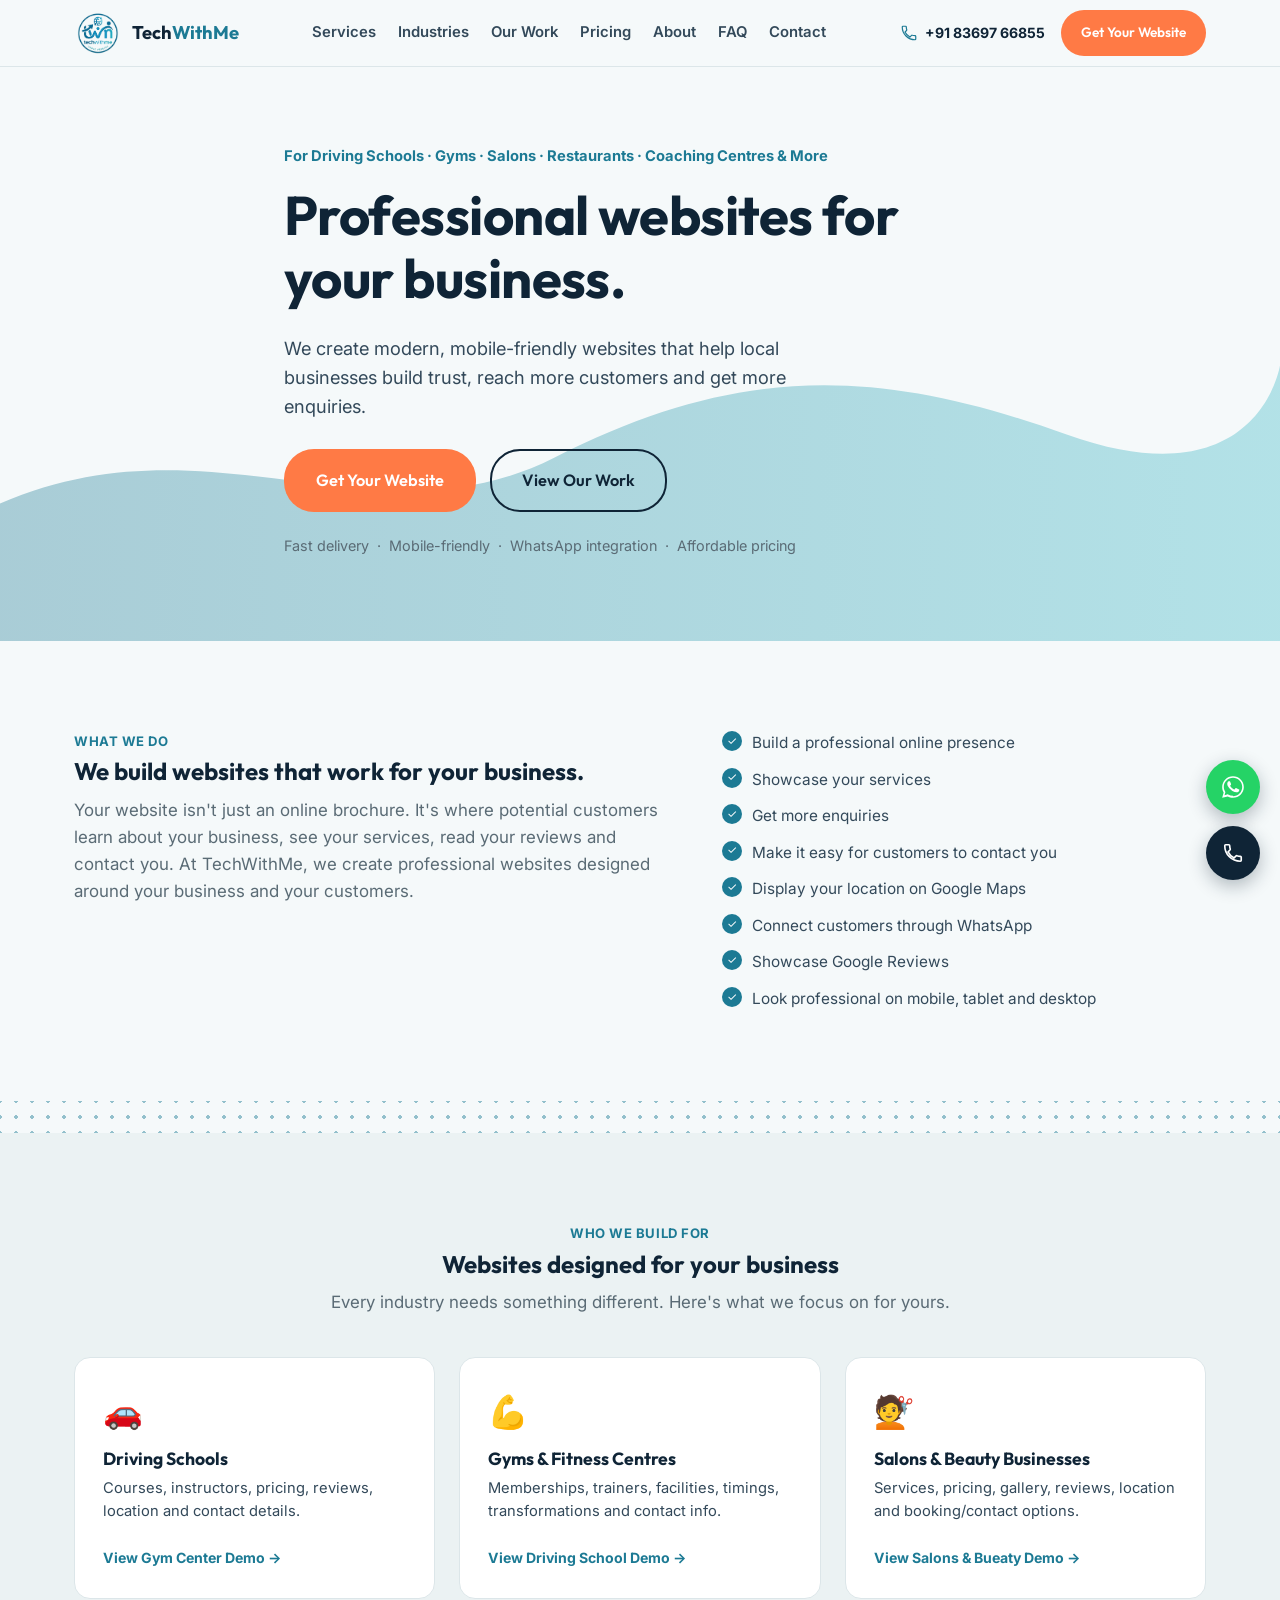
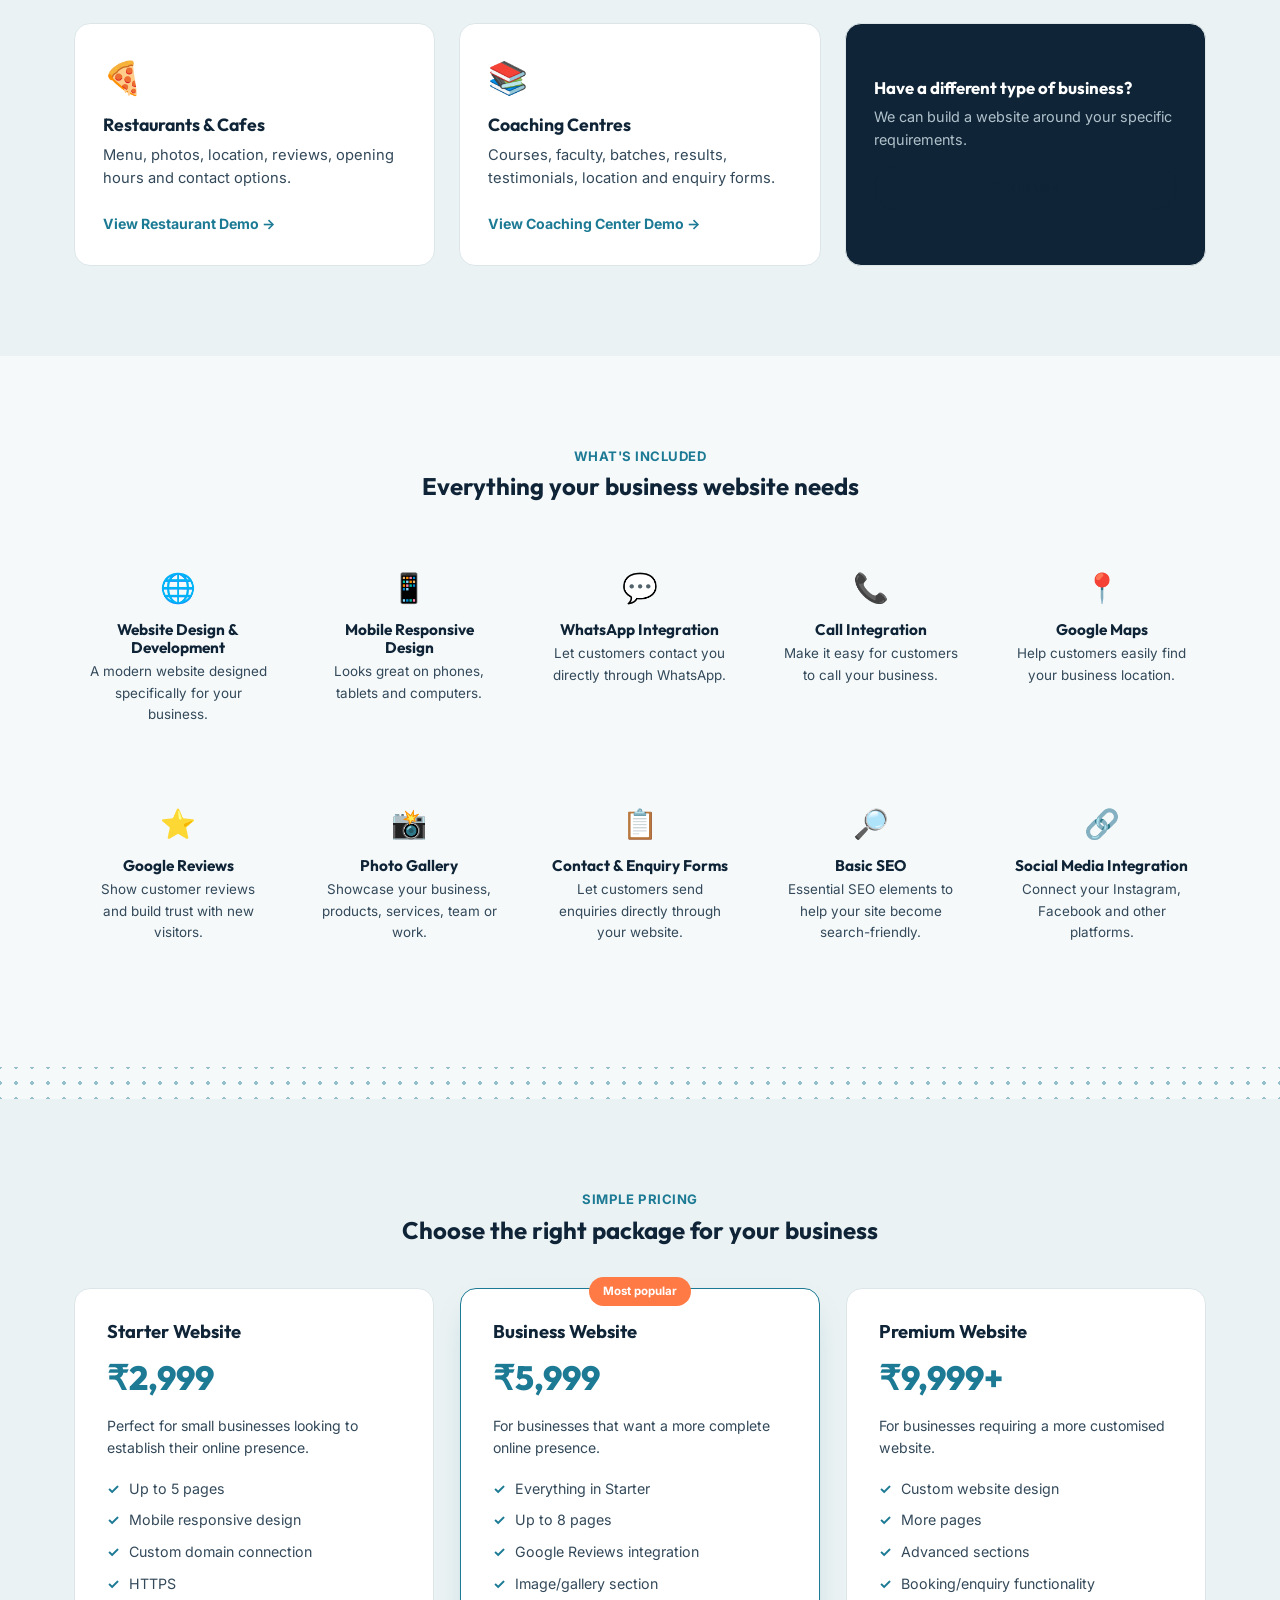
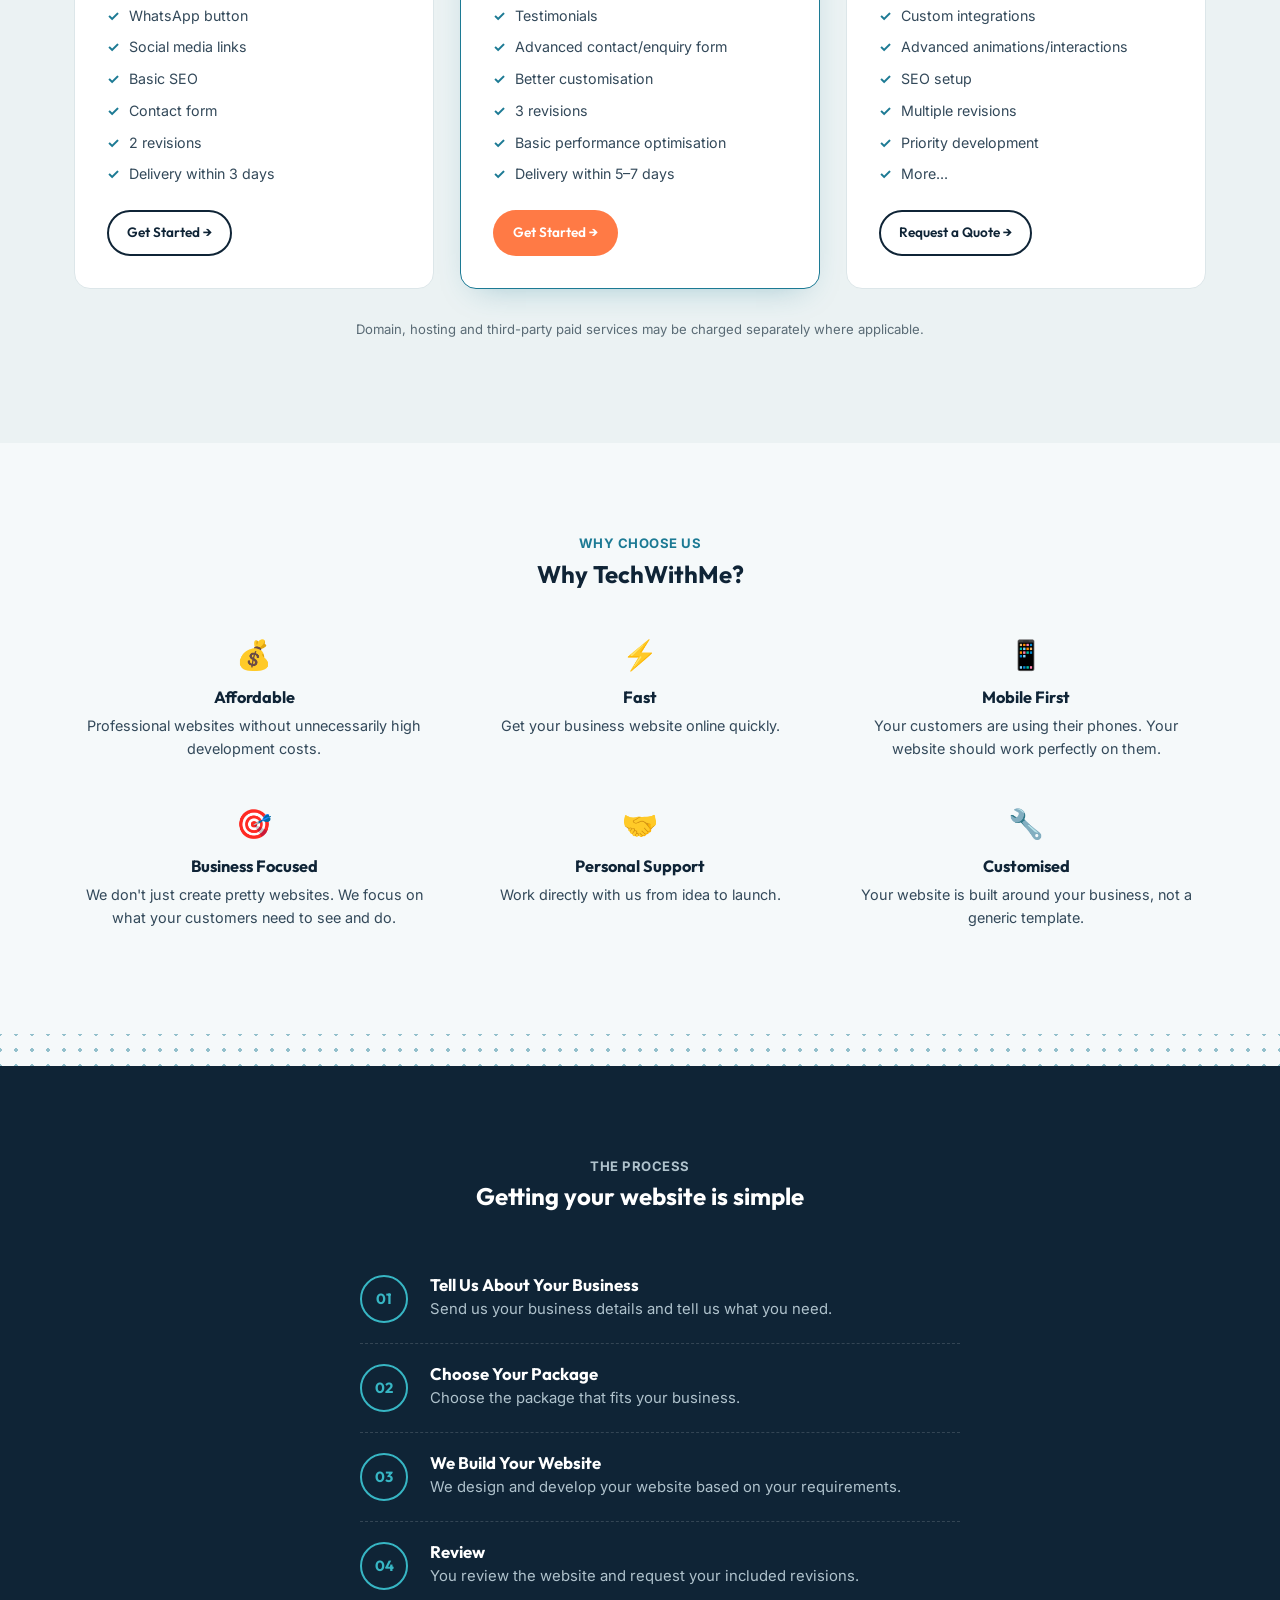
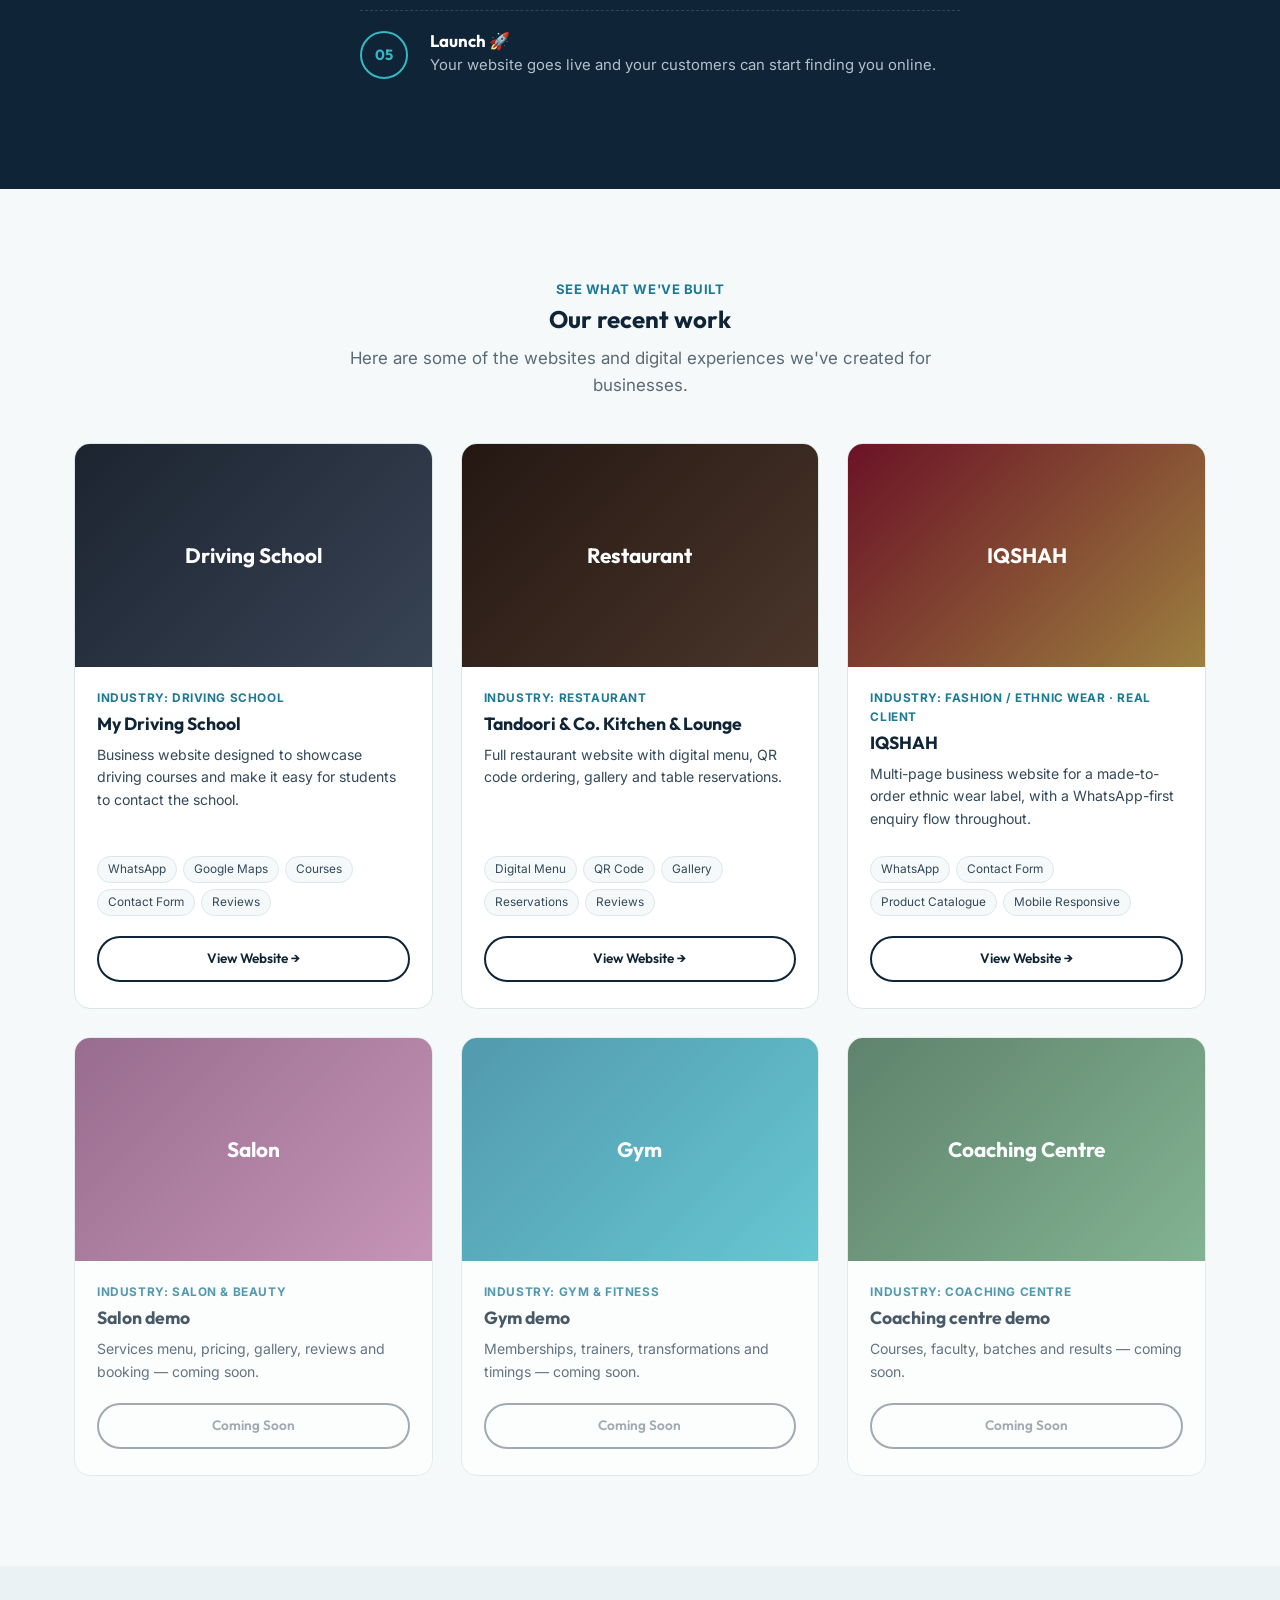
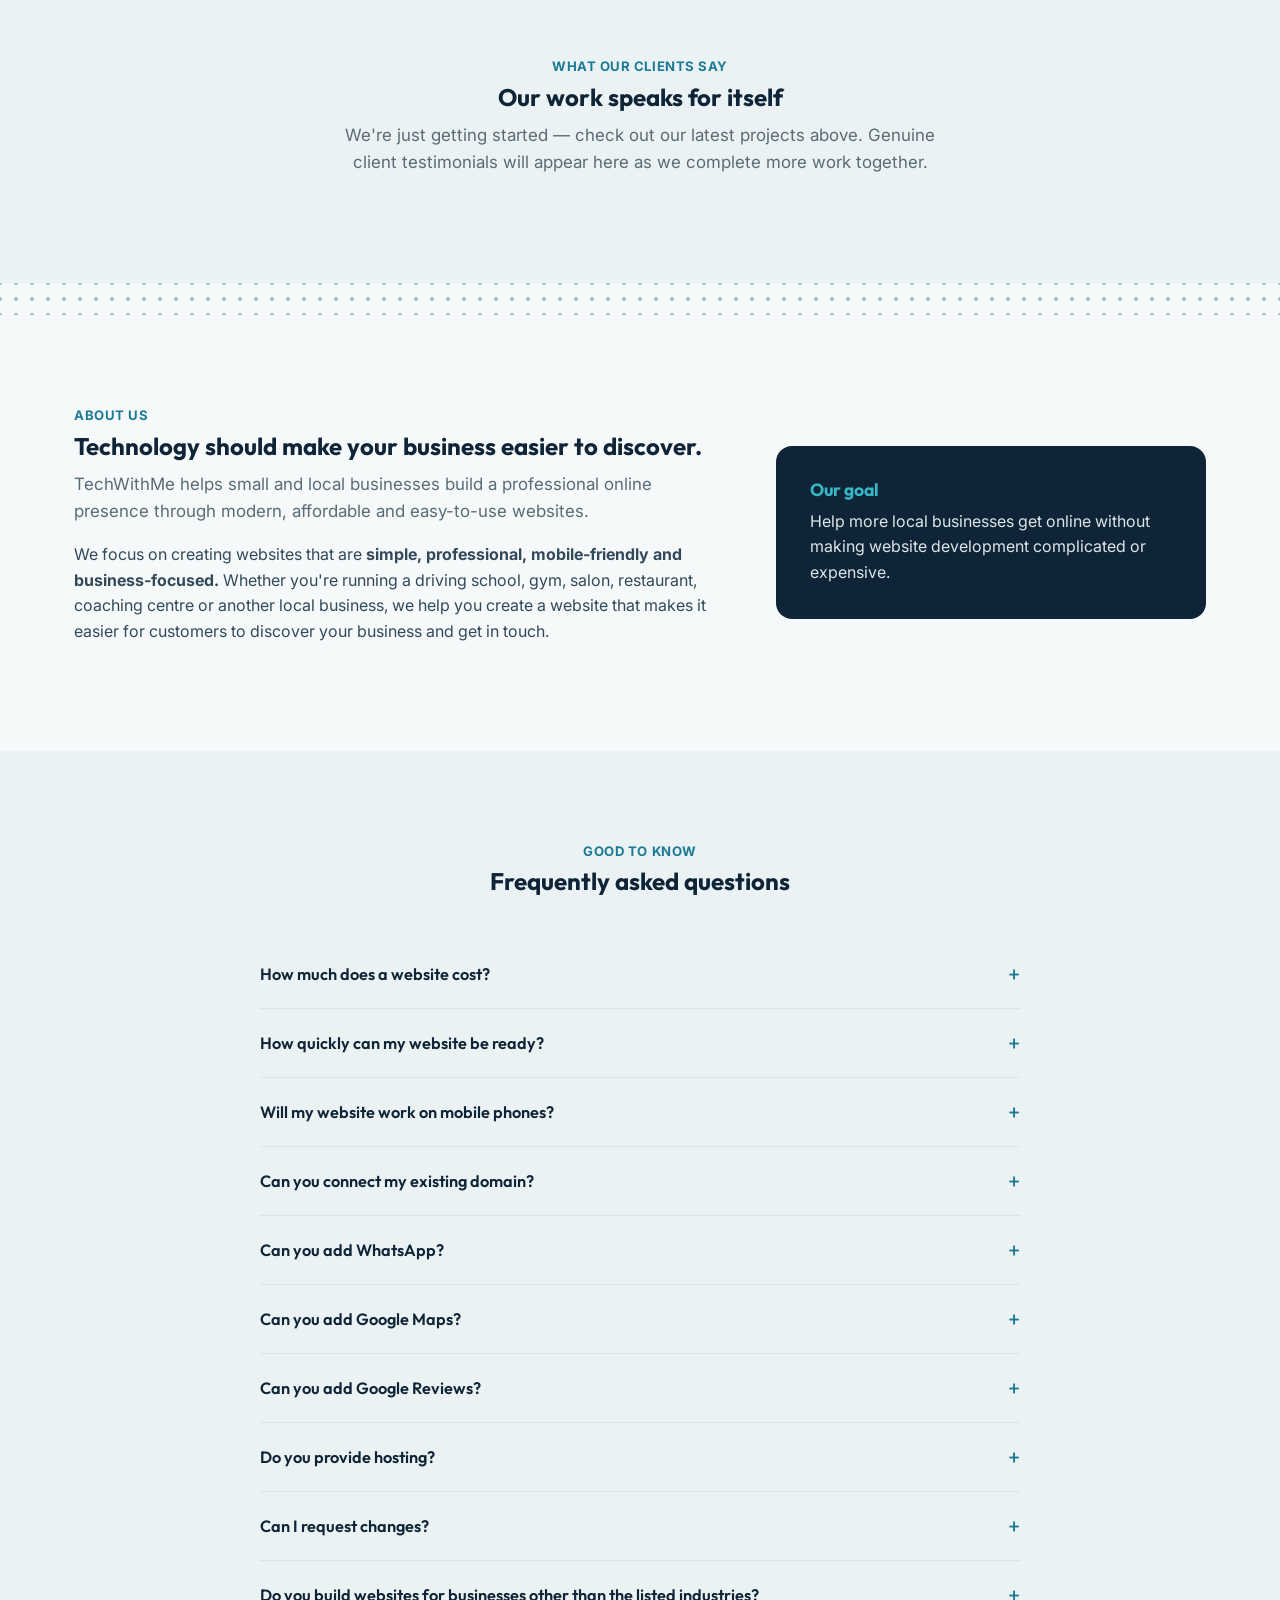
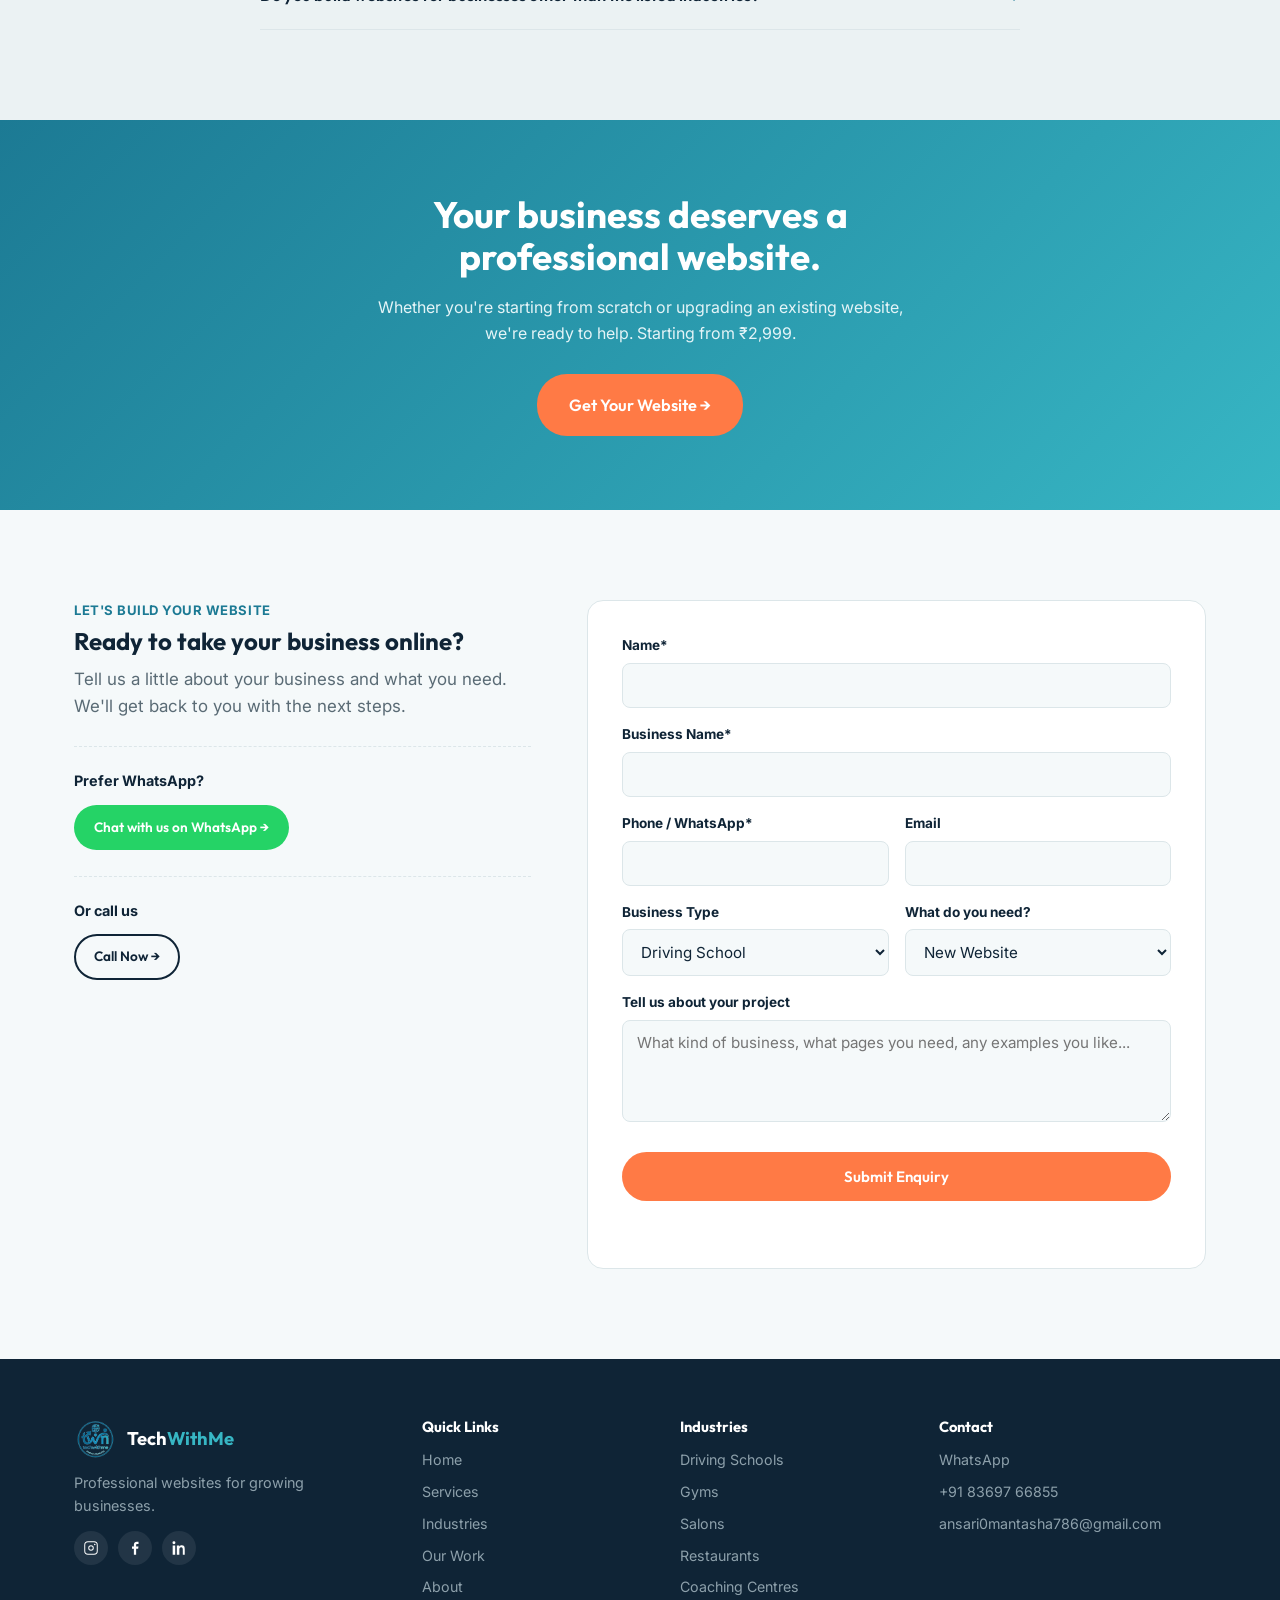
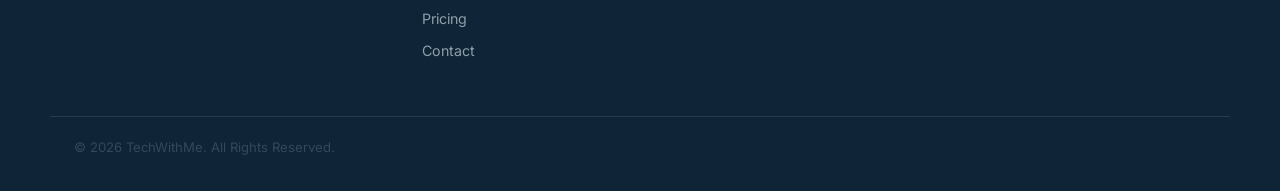
==== index.html @ e629e63b "adding the projects" ====
<!DOCTYPE html>
<html lang="en">
<head>
<meta charset="UTF-8">
<meta name="viewport" content="width=device-width, initial-scale=1.0">
<title>TechWithMe — Professional Websites for Growing Businesses</title>
<meta name="description" content="TechWithMe builds modern, mobile-friendly websites for driving schools, gyms, salons, restaurants and coaching centres — with WhatsApp, Google Maps, reviews and enquiry forms built in. Starting from ₹2,999.">
<meta name="keywords" content="website design India, business website, driving school website, gym website, salon website, restaurant website, coaching centre website, affordable website design">
<meta property="og:title" content="TechWithMe — Professional Websites for Growing Businesses">
<meta property="og:description" content="Modern, mobile-friendly websites for local businesses. WhatsApp, Google Maps, reviews and enquiry forms built in. Starting from ₹2,999.">
<meta property="og:type" content="website">
<link rel="preconnect" href="https://fonts.googleapis.com">
<link rel="preconnect" href="https://fonts.gstatic.com" crossorigin>
<link href="https://fonts.googleapis.com/css2?family=Outfit:wght@500;600;700;800&family=Inter:wght@400;500;600;700&display=swap" rel="stylesheet">
<link rel="stylesheet" href="style.css">
<script type="application/ld+json">
{
  "@context": "https://schema.org",
  "@type": "ProfessionalService",
  "name": "TechWithMe",
  "description": "Professional websites for growing local businesses.",
  "telephone": "+91-8369766855",
  "email": "ansari0mantasha786@gmail.com",
  "url": "https://techwithme.online",
  "areaServed": "IN",
  "priceRange": "₹₹"
}
</script>
</head>
<body>

<!-- ================= HEADER ================= -->
<header class="site-header" id="top">
  <div class="wrap header-inner">
    <a href="#top" class="brand" aria-label="TechWithMe home">
      <img src="images/logo.png" alt="TechWithMe logo" class="brand-mark">
      <span class="brand-name">Tech<em>WithMe</em></span>
    </a>

    <nav class="main-nav" id="mainNav" aria-label="Primary">
      <a href="#services">Services</a>
      <a href="#industries">Industries</a>
      <a href="#work">Our Work</a>
      <a href="#pricing">Pricing</a>
      <a href="#about">About</a>
      <a href="#faq">FAQ</a>
      <a href="#contact">Contact</a>
    </nav>

    <div class="header-actions">
      <a href="tel:+918369766855" class="icon-link" aria-label="Call TechWithMe">
        <svg width="18" height="18" viewBox="0 0 24 24" fill="none"><path d="M6.6 10.8c1.4 2.8 3.8 5.1 6.6 6.6l2.2-2.2c.3-.3.7-.4 1-.2 1.1.4 2.3.6 3.6.6.6 0 1 .4 1 1V20c0 .6-.4 1-1 1-9.4 0-17-7.6-17-17 0-.6.4-1 1-1h3.4c.6 0 1 .4 1 1 0 1.2.2 2.4.6 3.6.1.4 0 .8-.3 1.1L6.6 10.8z" stroke="currentColor" stroke-width="1.6" stroke-linejoin="round"/></svg>
        <span>+91 83697 66855</span>
      </a>
      <a href="#contact" class="btn btn-primary btn-small">Get Your Website</a>
      <button class="nav-toggle" id="navToggle" aria-label="Toggle menu" aria-expanded="false" aria-controls="mainNav">
        <span></span><span></span><span></span>
      </button>
    </div>
  </div>
</header>

<!-- ================= HERO ================= -->
<section class="hero">
  <div class="hero-bg" aria-hidden="true">
    <svg viewBox="0 0 1200 500" preserveAspectRatio="none">
      <path d="M0 380 C 200 300, 350 420, 520 340 S 820 260, 1000 320 S 1200 260, 1200 260 V500 H0 Z" fill="url(#g1)" opacity="0.35"/>
      <defs><linearGradient id="g1" x1="0" y1="0" x2="1" y2="0"><stop offset="0" stop-color="#1C7A94"/><stop offset="1" stop-color="#37B6C4"/></linearGradient></defs>
    </svg>
  </div>
  <div class="wrap hero-inner">
    <p class="hero-eyebrow">For Driving Schools · Gyms · Salons · Restaurants · Coaching Centres &amp; More</p>
    <h1>Professional websites for your business.</h1>
    <p class="hero-sub">We create modern, mobile-friendly websites that help local businesses build trust, reach more customers and get more enquiries.</p>
    <div class="hero-ctas">
      <a href="#contact" class="btn btn-primary btn-lg">Get Your Website</a>
      <a href="#work" class="btn btn-outline btn-lg">View Our Work</a>
    </div>
    <p class="hero-trust">Fast delivery &nbsp;·&nbsp; Mobile-friendly &nbsp;·&nbsp; WhatsApp integration &nbsp;·&nbsp; Affordable pricing</p>
  </div>
</section>

<!-- ================= WHAT WE DO ================= -->
<section class="section">
  <div class="wrap what-grid">
    <div>
      <p class="eyebrow">What we do</p>
      <h2>We build websites that work for your business.</h2>
      <p class="lead">Your website isn't just an online brochure. It's where potential customers learn about your business, see your services, read your reviews and contact you. At TechWithMe, we create professional websites designed around your business and your customers.</p>
    </div>
    <ul class="check-list">
      <li>Build a professional online presence</li>
      <li>Showcase your services</li>
      <li>Get more enquiries</li>
      <li>Make it easy for customers to contact you</li>
      <li>Display your location on Google Maps</li>
      <li>Connect customers through WhatsApp</li>
      <li>Showcase Google Reviews</li>
      <li>Look professional on mobile, tablet and desktop</li>
    </ul>
  </div>
</section>

<div class="dot-divider" aria-hidden="true"></div>

<!-- ================= INDUSTRIES ================= -->
<section id="industries" class="section section-tint">
  <div class="wrap">
    <p class="eyebrow center">Who we build for</p>
    <h2 class="center">Websites designed for your business</h2>
    <p class="lead center">Every industry needs something different. Here's what we focus on for yours.</p>

    <div class="industry-grid">
      <article class="industry-card">
        <div class="industry-icon">🚗</div>
        <h3>Driving Schools</h3>
        <p>Courses, instructors, pricing, reviews, location and contact details.</p>
        <a href="projects/Driving/index.html" target="_blank" rel="noopener" class="industry-link">View Gym Center Demo →</a>
      </article>
      <article class="industry-card">
        <div class="industry-icon">💪</div>
        <h3>Gyms &amp; Fitness Centres</h3>
        <p>Memberships, trainers, facilities, timings, transformations and contact info.</p>
         <a href="projects/Gyms/index.html" target="_blank" rel="noopener" class="industry-link">View Driving School Demo →</a>

      </article>
      <article class="industry-card">
        <div class="industry-icon">💇</div>
        <h3>Salons &amp; Beauty Businesses</h3>
        <p>Services, pricing, gallery, reviews, location and booking/contact options.</p>
         <a href="projects/Salons/index.html" target="_blank" rel="noopener" class="industry-link">View Salons & Bueaty Demo →</a>
      </article>
      <article class="industry-card">
        <div class="industry-icon">🍕</div>
        <h3>Restaurants &amp; Cafes</h3>
        <p>Menu, photos, location, reviews, opening hours and contact options.</p>
        <a href="projects/Restaurants/index.html" target="_blank" rel="noopener" class="industry-link">View Restaurant Demo →</a>
      </article>
      <article class="industry-card">
        <div class="industry-icon">📚</div>
        <h3>Coaching Centres</h3>
        <p>Courses, faculty, batches, results, testimonials, location and enquiry forms.</p>
         <a href="projects/Coaching/index.html" target="_blank" rel="noopener" class="industry-link">View Coaching Center Demo  →</a>
      </article>
      <article class="industry-card industry-card-cta">
        <h3>Have a different type of business?</h3>
        <p>We can build a website around your specific requirements.</p>
        <a href="#contact" class="btn btn-outline btn-small">Talk to Us →</a>
      </article>
    </div>
  </div>
</section>

<!-- ================= SERVICES ================= -->
<section id="services" class="section">
  <div class="wrap">
    <p class="eyebrow center">What's included</p>
    <h2 class="center">Everything your business website needs</h2>
    <div class="service-grid">
      <div class="service-card"><div class="service-icon">🌐</div><h3>Website Design &amp; Development</h3><p>A modern website designed specifically for your business.</p></div>
      <div class="service-card"><div class="service-icon">📱</div><h3>Mobile Responsive Design</h3><p>Looks great on phones, tablets and computers.</p></div>
      <div class="service-card"><div class="service-icon">💬</div><h3>WhatsApp Integration</h3><p>Let customers contact you directly through WhatsApp.</p></div>
      <div class="service-card"><div class="service-icon">📞</div><h3>Call Integration</h3><p>Make it easy for customers to call your business.</p></div>
      <div class="service-card"><div class="service-icon">📍</div><h3>Google Maps</h3><p>Help customers easily find your business location.</p></div>
      <div class="service-card"><div class="service-icon">⭐</div><h3>Google Reviews</h3><p>Show customer reviews and build trust with new visitors.</p></div>
      <div class="service-card"><div class="service-icon">📸</div><h3>Photo Gallery</h3><p>Showcase your business, products, services, team or work.</p></div>
      <div class="service-card"><div class="service-icon">📋</div><h3>Contact &amp; Enquiry Forms</h3><p>Let customers send enquiries directly through your website.</p></div>
      <div class="service-card"><div class="service-icon">🔎</div><h3>Basic SEO</h3><p>Essential SEO elements to help your site become search-friendly.</p></div>
      <div class="service-card"><div class="service-icon">🔗</div><h3>Social Media Integration</h3><p>Connect your Instagram, Facebook and other platforms.</p></div>
    </div>
  </div>
</section>

<div class="dot-divider" aria-hidden="true"></div>

<!-- ================= PRICING ================= -->
<section id="pricing" class="section section-tint">
  <div class="wrap">
    <p class="eyebrow center">Simple pricing</p>
    <h2 class="center">Choose the right package for your business</h2>
    <div class="pricing-grid">
      <div class="price-card">
        <h3>Starter Website</h3>
        <div class="price-amount">₹2,999</div>
        <p class="price-desc">Perfect for small businesses looking to establish their online presence.</p>
        <ul class="price-list">
          <li>Up to 5 pages</li>
          <li>Mobile responsive design</li>
          <li>Custom domain connection</li>
          <li>HTTPS</li>
          <li>WhatsApp button</li>
          <li>Social media links</li>
          <li>Basic SEO</li>
          <li>Contact form</li>
          <li>2 revisions</li>
          <li>Delivery within 3 days</li>
        </ul>
        <a href="#contact" class="btn btn-outline btn-small">Get Started →</a>
      </div>
      <div class="price-card price-card-featured">
        <span class="badge">Most popular</span>
        <h3>Business Website</h3>
        <div class="price-amount">₹5,999</div>
        <p class="price-desc">For businesses that want a more complete online presence.</p>
        <ul class="price-list">
          <li>Everything in Starter</li>
          <li>Up to 8 pages</li>
          <li>Google Reviews integration</li>
          <li>Image/gallery section</li>
          <li>Testimonials</li>
          <li>Advanced contact/enquiry form</li>
          <li>Better customisation</li>
          <li>3 revisions</li>
          <li>Basic performance optimisation</li>
          <li>Delivery within 5–7 days</li>
        </ul>
        <a href="#contact" class="btn btn-primary btn-small">Get Started →</a>
      </div>
      <div class="price-card">
        <h3>Premium Website</h3>
        <div class="price-amount">₹9,999+</div>
        <p class="price-desc">For businesses requiring a more customised website.</p>
        <ul class="price-list">
          <li>Custom website design</li>
          <li>More pages</li>
          <li>Advanced sections</li>
          <li>Booking/enquiry functionality</li>
          <li>Custom integrations</li>
          <li>Advanced animations/interactions</li>
          <li>SEO setup</li>
          <li>Multiple revisions</li>
          <li>Priority development</li>
          <li>More... </li>
        </ul>
        <a href="#contact" class="btn btn-outline btn-small">Request a Quote →</a>
      </div>
    </div>
    <p class="price-note">Domain, hosting and third-party paid services may be charged separately where applicable.</p>
  </div>
</section>

<!-- ================= WHY TECHWITHME ================= -->
<section class="section">
  <div class="wrap">
    <p class="eyebrow center">Why choose us</p>
    <h2 class="center">Why TechWithMe?</h2>
    <div class="why-grid">
      <div class="why-card"><div class="why-icon">💰</div><h3>Affordable</h3><p>Professional websites without unnecessarily high development costs.</p></div>
      <div class="why-card"><div class="why-icon">⚡</div><h3>Fast</h3><p>Get your business website online quickly.</p></div>
      <div class="why-card"><div class="why-icon">📱</div><h3>Mobile First</h3><p>Your customers are using their phones. Your website should work perfectly on them.</p></div>
      <div class="why-card"><div class="why-icon">🎯</div><h3>Business Focused</h3><p>We don't just create pretty websites. We focus on what your customers need to see and do.</p></div>
      <div class="why-card"><div class="why-icon">🤝</div><h3>Personal Support</h3><p>Work directly with us from idea to launch.</p></div>
      <div class="why-card"><div class="why-icon">🔧</div><h3>Customised</h3><p>Your website is built around your business, not a generic template.</p></div>
    </div>
  </div>
</section>

<div class="dot-divider" aria-hidden="true"></div>

<!-- ================= HOW IT WORKS ================= -->
<section class="section section-dark">
  <div class="wrap">
    <p class="eyebrow eyebrow-light center">The process</p>
    <h2 class="center light">Getting your website is simple</h2>
    <ol class="steps">
      <li><span class="step-num">01</span><div><h3>Tell Us About Your Business</h3><p>Send us your business details and tell us what you need.</p></div></li>
      <li><span class="step-num">02</span><div><h3>Choose Your Package</h3><p>Choose the package that fits your business.</p></div></li>
      <li><span class="step-num">03</span><div><h3>We Build Your Website</h3><p>We design and develop your website based on your requirements.</p></div></li>
      <li><span class="step-num">04</span><div><h3>Review</h3><p>You review the website and request your included revisions.</p></div></li>
      <li><span class="step-num">05</span><div><h3>Launch 🚀</h3><p>Your website goes live and your customers can start finding you online.</p></div></li>
    </ol>
  </div>
</section>

<!-- ================= PORTFOLIO ================= -->
<section id="work" class="section">
  <div class="wrap">
    <p class="eyebrow center">See what we've built</p>
    <h2 class="center">Our recent work</h2>
    <p class="lead center">Here are some of the websites and digital experiences we've created for businesses.</p>

    <div class="work-grid">
      <article class="work-card">
        <div class="work-thumb work-thumb-1">
          <span>Driving School</span>
        </div>
        <div class="work-body">
          <div class="work-tag">Industry: Driving School</div>
          <h3>My Driving School</h3>
          <p>Business website designed to showcase driving courses and make it easy for students to contact the school.</p>
          <div class="work-features">
            <span>WhatsApp</span><span>Google Maps</span><span>Courses</span><span>Contact Form</span><span>Reviews</span>
          </div>
          <a href="projects/Driving/index.html" target="_blank" rel="noopener" class="btn btn-outline btn-small">View Website →</a>
        </div>
      </article>

      <article class="work-card">
        <div class="work-thumb work-thumb-2">
          <span>Restaurant</span>
        </div>
        <div class="work-body">
          <div class="work-tag">Industry: Restaurant</div>
          <h3>Tandoori &amp; Co. Kitchen &amp; Lounge</h3>
          <p>Full restaurant website with digital menu, QR code ordering, gallery and table reservations.</p>
          <div class="work-features">
            <span>Digital Menu</span><span>QR Code</span><span>Gallery</span><span>Reservations</span><span>Reviews</span>
          </div>
          <a href="projects/Restaurants/index.html" target="_blank" rel="noopener" class="btn btn-outline btn-small">View Website →</a>
        </div>
      </article>

      <article class="work-card">
        <div class="work-thumb work-thumb-3">
          <span>IQSHAH</span>
        </div>
        <div class="work-body">
          <div class="work-tag">Industry: Fashion / Ethnic Wear · Real Client</div>
          <h3>IQSHAH</h3>
          <p>Multi-page business website for a made-to-order ethnic wear label, with a WhatsApp-first enquiry flow throughout.</p>
          <div class="work-features">
            <span>WhatsApp</span><span>Contact Form</span><span>Product Catalogue</span><span>Mobile Responsive</span>
          </div>
          <a href="https://iqshah.com" target="_blank" rel="noopener" class="btn btn-outline btn-small">View Website →</a>
        </div>
      </article>

      <article class="work-card work-card-soon">
        <div class="work-thumb work-thumb-4">
          <span>Salon</span>
        </div>
        <div class="work-body">
          <div class="work-tag">Industry: Salon &amp; Beauty</div>
          <h3>Salon demo</h3>
          <p>Services menu, pricing, gallery, reviews and booking — coming soon.</p>
          <span class="btn btn-outline btn-small btn-disabled">Coming Soon</span>
        </div>
      </article>

      <article class="work-card work-card-soon">
        <div class="work-thumb work-thumb-5">
          <span>Gym</span>
        </div>
        <div class="work-body">
          <div class="work-tag">Industry: Gym &amp; Fitness</div>
          <h3>Gym demo</h3>
          <p>Memberships, trainers, transformations and timings — coming soon.</p>
          <span class="btn btn-outline btn-small btn-disabled">Coming Soon</span>
        </div>
      </article>

      <article class="work-card work-card-soon">
        <div class="work-thumb work-thumb-6">
          <span>Coaching Centre</span>
        </div>
        <div class="work-body">
          <div class="work-tag">Industry: Coaching Centre</div>
          <h3>Coaching centre demo</h3>
          <p>Courses, faculty, batches and results — coming soon.</p>
          <span class="btn btn-outline btn-small btn-disabled">Coming Soon</span>
        </div>
      </article>
    </div>
  </div>
</section>

<!-- ================= TESTIMONIALS ================= -->
<section class="section section-tint">
  <div class="wrap center">
    <p class="eyebrow center">What our clients say</p>
    <h2 class="center">Our work speaks for itself</h2>
    <p class="lead center">We're just getting started — check out our latest projects above. Genuine client testimonials will appear here as we complete more work together.</p>
  </div>
</section>

<div class="dot-divider" aria-hidden="true"></div>

<!-- ================= ABOUT ================= -->
<section id="about" class="section">
  <div class="wrap about-grid">
    <div>
      <p class="eyebrow">About us</p>
      <h2>Technology should make your business easier to discover.</h2>
      <p class="lead">TechWithMe helps small and local businesses build a professional online presence through modern, affordable and easy-to-use websites.</p>
      <p>We focus on creating websites that are <strong>simple, professional, mobile-friendly and business-focused.</strong> Whether you're running a driving school, gym, salon, restaurant, coaching centre or another local business, we help you create a website that makes it easier for customers to discover your business and get in touch.</p>
    </div>
    <div class="goal-card">
      <h3>Our goal</h3>
      <p>Help more local businesses get online without making website development complicated or expensive.</p>
    </div>
  </div>
</section>

<!-- ================= FAQ ================= -->
<section id="faq" class="section section-tint">
  <div class="wrap">
    <p class="eyebrow center">Good to know</p>
    <h2 class="center">Frequently asked questions</h2>
    <div class="faq-list">
      <div class="faq-item">
        <button class="faq-q" aria-expanded="false">How much does a website cost?<span class="faq-icon">+</span></button>
        <div class="faq-a"><p>Our starter business website starts from ₹2,999. The final price depends on your requirements.</p></div>
      </div>
      <div class="faq-item">
        <button class="faq-q" aria-expanded="false">How quickly can my website be ready?<span class="faq-icon">+</span></button>
        <div class="faq-a"><p>Our Starter package can be delivered within 3 days, provided all required content and information are available.</p></div>
      </div>
      <div class="faq-item">
        <button class="faq-q" aria-expanded="false">Will my website work on mobile phones?<span class="faq-icon">+</span></button>
        <div class="faq-a"><p>Yes. All our websites are designed to be responsive across mobile, tablet and desktop devices.</p></div>
      </div>
      <div class="faq-item">
        <button class="faq-q" aria-expanded="false">Can you connect my existing domain?<span class="faq-icon">+</span></button>
        <div class="faq-a"><p>Yes. We can connect your existing domain to the website.</p></div>
      </div>
      <div class="faq-item">
        <button class="faq-q" aria-expanded="false">Can you add WhatsApp?<span class="faq-icon">+</span></button>
        <div class="faq-a"><p>Yes. WhatsApp integration is included in our website packages.</p></div>
      </div>
      <div class="faq-item">
        <button class="faq-q" aria-expanded="false">Can you add Google Maps?<span class="faq-icon">+</span></button>
        <div class="faq-a"><p>Yes — every package includes a Google Maps location on your contact page.</p></div>
      </div>
      <div class="faq-item">
        <button class="faq-q" aria-expanded="false">Can you add Google Reviews?<span class="faq-icon">+</span></button>
        <div class="faq-a"><p>Yes, depending on the package and available integration method.</p></div>
      </div>
      <div class="faq-item">
        <button class="faq-q" aria-expanded="false">Do you provide hosting?<span class="faq-icon">+</span></button>
        <div class="faq-a"><p>We can provide hosting/domain assistance, with hosting charges handled separately where applicable.</p></div>
      </div>
      <div class="faq-item">
        <button class="faq-q" aria-expanded="false">Can I request changes?<span class="faq-icon">+</span></button>
        <div class="faq-a"><p>Yes. Each package includes a specified number of revisions.</p></div>
      </div>
      <div class="faq-item">
        <button class="faq-q" aria-expanded="false">Do you build websites for businesses other than the listed industries?<span class="faq-icon">+</span></button>
        <div class="faq-a"><p>Yes. We can create websites for different types of businesses based on their requirements.</p></div>
      </div>
    </div>
  </div>
</section>

<!-- ================= FINAL CTA ================= -->
<section class="final-cta">
  <div class="wrap final-cta-inner">
    <h2>Your business deserves a professional website.</h2>
    <p>Whether you're starting from scratch or upgrading an existing website, we're ready to help. Starting from ₹2,999.</p>
    <a href="#contact" class="btn btn-primary btn-lg">Get Your Website →</a>
  </div>
</section>

<!-- ================= CONTACT ================= -->
<section id="contact" class="section">
  <div class="wrap contact-grid">
    <div class="contact-copy">
      <p class="eyebrow">Let's build your website</p>
      <h2>Ready to take your business online?</h2>
      <p class="lead">Tell us a little about your business and what you need. We'll get back to you with the next steps.</p>
      <div class="contact-alt">
        <p>Prefer WhatsApp?</p>
        <a href="https://wa.me/918369766855?text=Hi%20TechWithMe%2C%20I%27d%20like%20to%20get%20a%20website%20for%20my%20business." target="_blank" rel="noopener" class="btn btn-whatsapp btn-small">Chat with us on WhatsApp →</a>
      </div>
      <div class="contact-alt">
        <p>Or call us</p>
        <a href="tel:+918369766855" class="btn btn-outline btn-small">Call Now →</a>
      </div>
    </div>

    <form class="contact-form" id="contactForm" novalidate>
      <div class="form-row">
        <label for="cName">Name*</label>
        <input type="text" id="cName" required autocomplete="name">
      </div>
      <div class="form-row">
        <label for="cBusiness">Business Name*</label>
        <input type="text" id="cBusiness" required>
      </div>
      <div class="form-row form-row-split">
        <div>
          <label for="cPhone">Phone / WhatsApp*</label>
          <input type="tel" id="cPhone" required pattern="[0-9+ ]{8,15}">
        </div>
        <div>
          <label for="cEmail">Email</label>
          <input type="email" id="cEmail">
        </div>
      </div>
      <div class="form-row form-row-split">
        <div>
          <label for="cType">Business Type</label>
          <select id="cType">
            <option>Driving School</option>
            <option>Gym</option>
            <option>Salon</option>
            <option>Restaurant</option>
            <option>Coaching Centre</option>
            <option>Other</option>
          </select>
        </div>
        <div>
          <label for="cNeed">What do you need?</label>
          <select id="cNeed">
            <option>New Website</option>
            <option>Website Redesign</option>
            <option>Landing Page</option>
            <option>Website Maintenance</option>
            <option>Other</option>
          </select>
        </div>
      </div>
      <div class="form-row">
        <label for="cMessage">Tell us about your project</label>
        <textarea id="cMessage" rows="4" placeholder="What kind of business, what pages you need, any examples you like..."></textarea>
      </div>
      <button type="submit" class="btn btn-primary form-submit">Submit Enquiry</button>
      <p class="form-note" id="formNote" role="status"></p>
    </form>
  </div>
</section>

<!-- ================= FOOTER ================= -->
<footer class="site-footer">
  <div class="wrap footer-grid">
    <div class="footer-brand">
      <div class="footer-logo-row">
        <img src="images/logo.png" alt="TechWithMe logo" class="footer-logo">
        <span class="brand-name brand-name-footer">Tech<em>WithMe</em></span>
      </div>
      <p>Professional websites for growing businesses.</p>
      <div class="social-links">
        <a href="#" aria-label="Instagram"><svg width="18" height="18" viewBox="0 0 24 24" fill="currentColor"><path d="M12 8.3a3.7 3.7 0 1 0 0 7.4 3.7 3.7 0 0 0 0-7.4zm0 6.1a2.4 2.4 0 1 1 0-4.8 2.4 2.4 0 0 1 0 4.8zM16 3H8a5 5 0 0 0-5 5v8a5 5 0 0 0 5 5h8a5 5 0 0 0 5-5V8a5 5 0 0 0-5-5zm3.7 13a3.7 3.7 0 0 1-3.7 3.7H8A3.7 3.7 0 0 1 4.3 16V8A3.7 3.7 0 0 1 8 4.3h8A3.7 3.7 0 0 1 19.7 8v8zM17 6.3a1 1 0 1 0 0 2 1 1 0 0 0 0-2z"/></svg></a>
        <a href="#" aria-label="Facebook"><svg width="18" height="18" viewBox="0 0 24 24" fill="currentColor"><path d="M13.5 21v-8h2.7l.4-3.1h-3.1V8c0-.9.2-1.5 1.6-1.5h1.6V3.7c-.3 0-1.2-.1-2.3-.1-2.3 0-3.9 1.4-3.9 4v2.3H8v3.1h2.5V21h3z"/></svg></a>
        <a href="#" aria-label="LinkedIn"><svg width="18" height="18" viewBox="0 0 24 24" fill="currentColor"><path d="M6.94 8.5H3.56V21h3.38V8.5zM5.25 3a1.96 1.96 0 1 0 0 3.92 1.96 1.96 0 0 0 0-3.92zM20.44 21h-3.37v-6.4c0-1.53-.03-3.5-2.13-3.5-2.14 0-2.47 1.67-2.47 3.39V21H9.1V8.5h3.24v1.71h.05c.45-.86 1.56-1.77 3.2-1.77 3.43 0 4.06 2.26 4.06 5.2V21z"/></svg></a>
      </div>
    </div>
    <div class="footer-col">
      <h4>Quick Links</h4>
      <a href="#top">Home</a>
      <a href="#services">Services</a>
      <a href="#industries">Industries</a>
      <a href="#work">Our Work</a>
      <a href="#about">About</a>
      <a href="#pricing">Pricing</a>
      <a href="#contact">Contact</a>
    </div>
    <div class="footer-col">
      <h4>Industries</h4>
      <a href="#industries">Driving Schools</a>
      <a href="#industries">Gyms</a>
      <a href="#industries">Salons</a>
      <a href="#industries">Restaurants</a>
      <a href="#industries">Coaching Centres</a>
    </div>
    <div class="footer-col">
      <h4>Contact</h4>
      <p><a href="https://wa.me/918369766855" target="_blank" rel="noopener">WhatsApp</a></p>
      <p><a href="tel:+918369766855">+91 83697 66855</a></p>
      <p><a href="mailto:ansari0mantasha786@gmail.com">ansari0mantasha786@gmail.com</a></p>
    </div>
  </div>
  <div class="wrap footer-bottom">
    <p>© <span id="year"></span> TechWithMe. All Rights Reserved.</p>
  </div>
</footer>

<div class="float-actions">
  <a href="https://wa.me/918369766855?text=Hi%20TechWithMe%2C%20I%27d%20like%20to%20get%20a%20website%20for%20my%20business." target="_blank" rel="noopener" class="float-btn float-whatsapp" aria-label="Chat on WhatsApp">
    <svg width="26" height="26" viewBox="0 0 24 24" fill="currentColor"><path d="M12 2C6.5 2 2 6.5 2 12c0 1.8.5 3.6 1.4 5.1L2 22l5.1-1.3c1.4.8 3.1 1.2 4.9 1.2 5.5 0 10-4.5 10-10S17.5 2 12 2zm0 18.1c-1.6 0-3.1-.4-4.5-1.2l-.3-.2-3 .8.8-2.9-.2-.3C4 15 3.5 13.5 3.5 12c0-4.7 3.8-8.5 8.5-8.5s8.5 3.8 8.5 8.5-3.8 8.6-8.5 8.6zm4.6-6.3c-.3-.1-1.5-.7-1.7-.8-.2-.1-.4-.1-.6.1-.2.3-.6.8-.8 1-.1.2-.3.2-.5.1-.3-.1-1.1-.4-2.1-1.3-.8-.7-1.3-1.6-1.5-1.8-.1-.2 0-.4.1-.5.1-.1.3-.3.4-.5.2-.1.2-.3.3-.4.1-.2 0-.4 0-.5-.1-.1-.6-1.5-.8-2-.2-.5-.4-.4-.6-.5h-.5c-.2 0-.5.1-.7.3-.2.3-.9.9-.9 2.2s1 2.6 1.1 2.7c.1.2 2 3 4.7 4.2.7.3 1.2.5 1.6.6.7.2 1.3.2 1.8.1.5-.1 1.5-.6 1.7-1.2.2-.6.2-1.1.2-1.2-.1-.1-.3-.2-.6-.3z"/></svg>
  </a>
  <a href="tel:+918369766855" class="float-btn float-call" aria-label="Call now">
    <svg width="22" height="22" viewBox="0 0 24 24" fill="none"><path d="M6.6 10.8c1.4 2.8 3.8 5.1 6.6 6.6l2.2-2.2c.3-.3.7-.4 1-.2 1.1.4 2.3.6 3.6.6.6 0 1 .4 1 1V20c0 .6-.4 1-1 1-9.4 0-17-7.6-17-17 0-.6.4-1 1-1h3.4c.6 0 1 .4 1 1 0 1.2.2 2.4.6 3.6.1.4 0 .8-.3 1.1L6.6 10.8z" stroke="currentColor" stroke-width="1.8" stroke-linejoin="round"/></svg>
  </a>
</div>

<script src="script.js"></script>
</body>
</html>
---- style.css ----
/* =========================================================
   TechWithMe — design tokens
   Palette: deep navy ink, cool off-white, brand teal, warm coral accent.
   Type: Outfit (display) + Inter (body).
   ========================================================= */
:root{
  --ink:        #0F2436;
  --ink-soft:   #33495A;
  --bg:         #F5F9FA;
  --surface:    #FFFFFF;
  --teal:       #1C7A94;
  --teal-light: #37B6C4;
  --accent:     #FF7A45;
  --accent-dark:#E5602C;
  --muted:      #5A6B75;
  --border:     #DCE6E9;
  --whatsapp:   #25D366;

  --font-display: "Outfit", "Segoe UI", sans-serif;
  --font-body:    "Inter", "Segoe UI", sans-serif;

  --radius-s: 8px;
  --radius-m: 16px;
  --shadow-card: 0 1px 2px rgba(15,36,54,0.06), 0 1px 0 rgba(15,36,54,0.04);
  --wrap: 1180px;
}

*, *::before, *::after{ box-sizing: border-box; }
html{ scroll-behavior: smooth; }
@media (prefers-reduced-motion: reduce){
  html{ scroll-behavior: auto; }
  *{ animation-duration: 0.01ms !important; transition-duration: 0.01ms !important; }
}

body{
  margin:0;
  font-family: var(--font-body);
  color: var(--ink);
  background: var(--bg);
  line-height: 1.6;
  -webkit-font-smoothing: antialiased;
}

img{ max-width: 100%; display:block; }
h1,h2,h3,h4{ font-family: var(--font-display); line-height: 1.15; margin: 0 0 .45em; font-weight: 700; color: var(--ink); }
p{ margin: 0 0 1em; color: var(--ink-soft); }
a{ color: var(--teal); text-decoration: none; }
ul{ margin:0; padding:0; list-style:none; }
button{ font-family: inherit; cursor:pointer; }
:focus-visible{ outline: 3px solid var(--accent); outline-offset: 2px; }

.wrap{ max-width: var(--wrap); margin: 0 auto; padding: 0 24px; }
.section{ padding: 90px 0; }
.section-tint{ background: #EBF2F3; }
.section-dark{ background: var(--ink); color: #DCE6E9; }
.section-dark p{ color: #AFC2CC; }
.center{ text-align: center; }
.light{ color: #fff; }

.eyebrow{ font-weight: 700; letter-spacing: .04em; text-transform: uppercase; font-size: .82rem; color: var(--teal); margin-bottom: .5em; display:block; }
.eyebrow-light{ color: var(--teal-light); }
.lead{ max-width: 620px; color: var(--muted); font-size: 1.06rem; }
h2.center + .lead, p.eyebrow.center + h2 + .lead{ margin-left:auto; margin-right:auto; }
.section > .wrap > .lead.center, .section .lead.center{ margin-left:auto; margin-right:auto; }

/* ---------- Buttons ---------- */
.btn{
  display:inline-flex; align-items:center; justify-content:center; gap:8px;
  padding: 13px 24px; border-radius: 30px;
  font-family: var(--font-display); font-weight: 600; font-size: .94rem;
  border: 2px solid transparent; transition: transform .15s ease, background .15s ease, border-color .15s ease, color .15s ease;
  white-space: nowrap;
}
.btn:hover{ transform: translateY(-1px); }
.btn-primary{ background: var(--accent); color: #fff; }
.btn-primary:hover{ background: var(--accent-dark); }
.btn-outline{ background: transparent; border-color: var(--ink); color: var(--ink); }
.btn-outline:hover{ background: var(--ink); color: #fff; }
.btn-whatsapp{ background: var(--whatsapp); color: #fff; }
.btn-whatsapp:hover{ background: #1FB855; }
.btn-small{ padding: 10px 18px; font-size: .85rem; }
.btn-lg{ padding: 16px 30px; font-size: 1.02rem; }
.btn-disabled{ opacity: .5; cursor: not-allowed; pointer-events: none; }

/* ---------- Header ---------- */
.site-header{
  position: sticky; top:0; z-index: 50;
  background: rgba(245,249,250,0.94); backdrop-filter: blur(8px);
  border-bottom: 1px solid var(--border);
}
.header-inner{ display:flex; align-items:center; justify-content:space-between; gap: 20px; padding: 10px 24px; }
.brand{ display:flex; align-items:center; gap:10px; color: var(--ink); }
.brand-mark{ height: 44px; width:auto; }
.brand-name{ font-family: var(--font-display); font-weight: 700; font-size: 1.15rem; color: var(--ink); }
.brand-name em{ font-style: normal; color: var(--teal); }

.main-nav{ display:flex; gap: 22px; flex-wrap: wrap; }
.main-nav a{ color: var(--ink-soft); font-size: .93rem; font-weight: 600; }
.main-nav a:hover{ color: var(--teal); }

.header-actions{ display:flex; align-items:center; gap: 16px; }
.icon-link{ display:flex; align-items:center; gap:7px; color: var(--ink); font-weight: 700; font-size: .88rem; }
.icon-link svg{ color: var(--teal); }

.nav-toggle{ display:none; flex-direction:column; gap:5px; background:none; border:none; padding: 6px; }
.nav-toggle span{ width: 22px; height: 2px; background: var(--ink); border-radius: 2px; }

/* ---------- Hero ---------- */
.hero{ position: relative; padding: 78px 0 70px; overflow: hidden; }
.hero-bg{ position:absolute; inset:0; z-index:0; }
.hero-bg svg{ width:100%; height:100%; }
.hero-inner{ position:relative; z-index:1; max-width: 760px; }
.hero-eyebrow{ font-weight: 700; color: var(--teal); font-size: .92rem; margin-bottom: 16px; }
.hero h1{ font-size: clamp(2.2rem, 4.6vw, 3.4rem); letter-spacing: -0.01em; }
.hero-sub{ font-size: 1.14rem; max-width: 560px; color: var(--ink-soft); }
.hero-ctas{ display:flex; flex-wrap:wrap; gap: 14px; margin: 28px 0 22px; }
.hero-trust{ color: var(--muted); font-size: .9rem; }

/* ---------- Dot divider (signature motif, echoes logo's network dots) ---------- */
.dot-divider{
  height: 32px; background-image: radial-gradient(var(--teal) 1.6px, transparent 1.6px);
  background-size: 16px 16px; background-position: center;
  opacity: 0.45;
}

/* ---------- What we do ---------- */
.what-grid{ display:grid; grid-template-columns: 1.1fr .9fr; gap: 56px; align-items:start; }
.check-list{ display:flex; flex-direction:column; gap: 12px; }
.check-list li{ position:relative; padding-left: 30px; font-size: .96rem; color: var(--ink-soft); }
.check-list li::before{
  content:"✓"; position:absolute; left:0; top:0; width:20px; height:20px; border-radius:50%;
  background: var(--teal); color:#fff; font-size:.72rem; display:flex; align-items:center; justify-content:center;
}

/* ---------- Industries ---------- */
.industry-grid{ display:grid; grid-template-columns: repeat(3,1fr); gap: 24px; margin-top: 40px; }
.industry-card{ background: var(--surface); border:1px solid var(--border); border-radius: var(--radius-m); padding: 28px; }
.industry-icon{ font-size: 2rem; margin-bottom: 12px; }
.industry-card h3{ font-size: 1.1rem; }
.industry-card p{ font-size: .92rem; }
.industry-link{ display:inline-block; margin-top: 8px; font-weight: 700; font-size: .88rem; color: var(--teal); }
.industry-link-soon{ color: var(--muted); font-weight: 600; }
.industry-card-cta{ background: var(--ink); color:#fff; display:flex; flex-direction:column; justify-content:center; }
.industry-card-cta h3{ color:#fff; font-size: 1.05rem; }
.industry-card-cta p{ color: #AFC2CC; font-size: .9rem; }

/* ---------- Services ---------- */
.service-grid{ display:grid; grid-template-columns: repeat(5,1fr); gap: 22px; margin-top: 44px; }
.service-card{ text-align:center; padding: 20px 14px; }
.service-icon{ font-size: 1.8rem; margin-bottom: 10px; }
.service-card h3{ font-size: .96rem; margin-bottom: .3em; }
.service-card p{ font-size: .84rem; }

/* ---------- Pricing ---------- */
.pricing-grid{ display:grid; grid-template-columns: repeat(3,1fr); gap: 26px; margin-top: 44px; align-items: start; }
.price-card{ background: var(--surface); border:1px solid var(--border); border-radius: var(--radius-m); padding: 32px; position:relative; }
.price-card h3{ font-size: 1.15rem; }
.price-amount{ font-family: var(--font-display); font-weight: 800; font-size: 2.1rem; color: var(--teal); margin: 6px 0 10px; }
.price-desc{ font-size: .88rem; min-height: 42px; }
.price-list{ display:flex; flex-direction:column; gap: 9px; margin: 18px 0 24px; }
.price-list li{ font-size: .89rem; padding-left: 22px; position:relative; color: var(--ink-soft); }
.price-list li::before{ content:"✓"; position:absolute; left:0; color: var(--teal); font-weight:700; }
.price-card-featured{ border-color: var(--teal); box-shadow: 0 12px 32px -16px rgba(28,122,148,0.4); }
.badge{
  position:absolute; top:-12px; left: 50%; transform: translateX(-50%); background: var(--accent); color: #fff;
  font-size: .72rem; font-weight: 700; padding: 5px 14px; border-radius: 20px; white-space:nowrap;
}
.price-note{ text-align:center; font-size: .82rem; color: var(--muted); margin-top: 30px; }

/* ---------- Why ---------- */
.why-grid{ display:grid; grid-template-columns: repeat(3,1fr); gap: 26px; margin-top: 44px; }
.why-card{ text-align:center; }
.why-icon{ font-size: 1.8rem; margin-bottom: 10px; }
.why-card h3{ font-size: 1.02rem; }
.why-card p{ font-size: .9rem; }

/* ---------- How it works ---------- */
.steps{ display:flex; flex-direction:column; max-width: 640px; margin: 44px auto 0; }
.steps li{ display:flex; gap: 22px; padding: 20px 0; border-bottom: 1px dashed rgba(255,255,255,0.15); }
.steps li:last-child{ border-bottom:none; }
.step-num{
  flex-shrink:0; width: 48px; height: 48px; border-radius: 50%; border: 2px solid var(--teal-light);
  color: var(--teal-light); font-family: var(--font-display); font-weight:700; font-size: .92rem;
  display:flex; align-items:center; justify-content:center;
}
.steps h3{ color:#fff; font-size: 1.05rem; margin-bottom: .25em; }
.steps p{ margin:0; font-size: .93rem; }

/* ---------- Portfolio ---------- */
.work-grid{ display:grid; grid-template-columns: repeat(3,1fr); gap: 28px; margin-top: 44px; }
.work-card{ background: var(--surface); border:1px solid var(--border); border-radius: var(--radius-m); overflow:hidden; display:flex; flex-direction:column; }
.work-thumb{
  aspect-ratio: 16/10; display:flex; align-items:center; justify-content:center;
  font-family: var(--font-display); font-weight: 700; font-size: 1.3rem; color: #fff;
}
.work-thumb-1{ background: linear-gradient(135deg, #1C2430, #384354); }
.work-thumb-2{ background: linear-gradient(135deg, #241712, #4A362B); }
.work-thumb-3{ background: linear-gradient(135deg, #6B1226, #9C7F3F); }
.work-thumb-4{ background: linear-gradient(135deg, #7A3E6B, #B673A0); }
.work-thumb-5{ background: linear-gradient(135deg, #1C7A94, #37B6C4); }
.work-thumb-6{ background: linear-gradient(135deg, #2E5C3E, #5C9C6F); }
.work-body{ padding: 22px 22px 26px; display:flex; flex-direction:column; gap: 6px; flex:1; }
.work-tag{ font-size: .74rem; font-weight: 700; text-transform: uppercase; letter-spacing: .05em; color: var(--teal); }
.work-body h3{ font-size: 1.1rem; margin: 0 0 4px; }
.work-body p{ font-size: .88rem; flex-grow: 1; }
.work-features{ display:flex; flex-wrap:wrap; gap: 6px; margin: 6px 0 14px; }
.work-features span{ font-size: .74rem; background: var(--bg); border:1px solid var(--border); color: var(--ink-soft); padding: 3px 10px; border-radius: 20px; }
.work-card-soon{ opacity: .75; }

/* ---------- About ---------- */
.about-grid{ display:grid; grid-template-columns: 1.2fr .8fr; gap: 56px; align-items:center; }
.goal-card{ background: var(--ink); color:#fff; border-radius: var(--radius-m); padding: 34px; }
.goal-card h3{ color: var(--teal-light); font-size: 1.1rem; }
.goal-card p{ color: #DCE6E9; margin:0; }

/* ---------- FAQ ---------- */
.faq-list{ max-width: 760px; margin: 44px auto 0; display:flex; flex-direction:column; }
.faq-item{ border-bottom: 1px solid var(--border); }
.faq-q{
  width:100%; text-align:left; background:none; border:none; padding: 20px 0;
  display:flex; justify-content:space-between; align-items:center;
  font-family: var(--font-display); font-weight:600; font-size: 1.02rem; color: var(--ink);
}
.faq-icon{ font-size: 1.4rem; color: var(--teal); transition: transform .2s ease; font-weight: 400; }
.faq-q[aria-expanded="true"] .faq-icon{ transform: rotate(45deg); }
.faq-a{ max-height:0; overflow:hidden; transition: max-height .25s ease; }
.faq-a p{ padding-bottom: 20px; font-size: .95rem; max-width: 640px; margin:0; }

/* ---------- Final CTA ---------- */
.final-cta{ background: linear-gradient(135deg, var(--teal), var(--teal-light)); color:#fff; padding: 74px 0; }
.final-cta-inner{ text-align:center; max-width: 600px; margin:0 auto; }
.final-cta h2{ color:#fff; font-size: clamp(1.7rem,3.2vw,2.3rem); }
.final-cta p{ color: #E4F4F7; margin-bottom: 28px; }

/* ---------- Contact ---------- */
.contact-grid{ display:grid; grid-template-columns: .85fr 1.15fr; gap: 56px; align-items:start; }
.contact-alt{ margin-top: 26px; padding-top: 22px; border-top: 1px dashed var(--border); }
.contact-alt p{ font-size: .9rem; font-weight:700; color: var(--ink); margin-bottom: 12px; }
.contact-form{ background: var(--surface); border:1px solid var(--border); border-radius: var(--radius-m); padding: 34px; display:flex; flex-direction:column; gap: 16px; }
.form-row label{ display:block; font-size: .85rem; font-weight:700; margin-bottom: 6px; color: var(--ink); }
.form-row input, .form-row select, .form-row textarea{
  width:100%; padding: 12px 14px; border: 1.5px solid var(--border); border-radius: var(--radius-s);
  font-family: var(--font-body); font-size: .95rem; background: var(--bg); color: var(--ink);
}
.form-row input:focus, .form-row select:focus, .form-row textarea:focus{ border-color: var(--teal); outline: none; background: #fff; }
.form-row-split{ display:grid; grid-template-columns: 1fr 1fr; gap: 16px; }
.form-submit{ margin-top: 6px; }
.form-note{ font-size: .88rem; color: var(--teal); min-height: 1.2em; margin:0; }

/* ---------- Footer ---------- */
.site-footer{ background: var(--ink); color: #AFC2CC; padding: 60px 0 0; }
.footer-grid{ display:grid; grid-template-columns: 1.4fr 1fr 1fr 1.2fr; gap: 36px; padding-bottom: 44px; border-bottom: 1px solid rgba(255,255,255,0.1); }
.footer-logo-row{ display:flex; align-items:center; gap:10px; margin-bottom: 12px; }
.footer-logo{ height: 40px; width:auto; }
.brand-name-footer{ color:#fff; }
.brand-name-footer em{ color: var(--teal-light); }
.footer-brand p{ font-size: .9rem; color: #8DA0AB; max-width: 280px; }
.social-links{ display:flex; gap: 10px; margin-top: 14px; }
.social-links a{ width:34px; height:34px; border-radius:50%; background: rgba(255,255,255,0.08); display:flex; align-items:center; justify-content:center; color:#fff; }
.social-links a:hover{ background: var(--teal-light); color: var(--ink); }
.footer-col h4{ color:#fff; font-size: .92rem; margin-bottom: 14px; font-family: var(--font-display); }
.footer-col a, .footer-col p{ display:block; font-size: .89rem; color: #8DA0AB; margin-bottom: 9px; }
.footer-col a:hover{ color: var(--teal-light); }
.footer-bottom{ padding: 20px 24px; font-size: .82rem; color: #5F7480; }

/* ---------- Floating actions ---------- */
.float-actions{ position: fixed; right: 20px; bottom: 20px; z-index: 60; display:flex; flex-direction:column; gap: 12px; }
.float-btn{
  width: 54px; height: 54px; border-radius:50%; display:flex; align-items:center; justify-content:center;
  box-shadow: 0 6px 18px rgba(15,36,54,0.3); color:#fff;
}
.float-whatsapp{ background: var(--whatsapp); }
.float-call{ background: var(--ink); }
.float-btn:hover{ transform: scale(1.06); }

/* =========================================================
   Responsive
   ========================================================= */
@media (max-width: 1020px){
  .what-grid, .about-grid, .contact-grid{ grid-template-columns: 1fr; }
  .industry-grid, .pricing-grid, .why-grid, .work-grid{ grid-template-columns: repeat(2,1fr); }
  .service-grid{ grid-template-columns: repeat(3,1fr); }
}

@media (max-width: 760px){
  .main-nav{
    position:absolute; top:100%; left:0; right:0; background: var(--bg);
    flex-direction:column; gap:0; border-bottom: 1px solid var(--border);
    max-height:0; overflow:hidden; transition: max-height .25s ease;
  }
  .main-nav.open{ max-height: 480px; }
  .main-nav a{ padding: 14px 24px; border-top: 1px solid var(--border); }
  .nav-toggle{ display:flex; }
  .icon-link span{ display:none; }

  .industry-grid, .pricing-grid, .why-grid, .work-grid, .service-grid{ grid-template-columns: 1fr; }
  .form-row-split{ grid-template-columns: 1fr; }
  .footer-grid{ grid-template-columns: 1fr; }
  .section{ padding: 60px 0; }
}
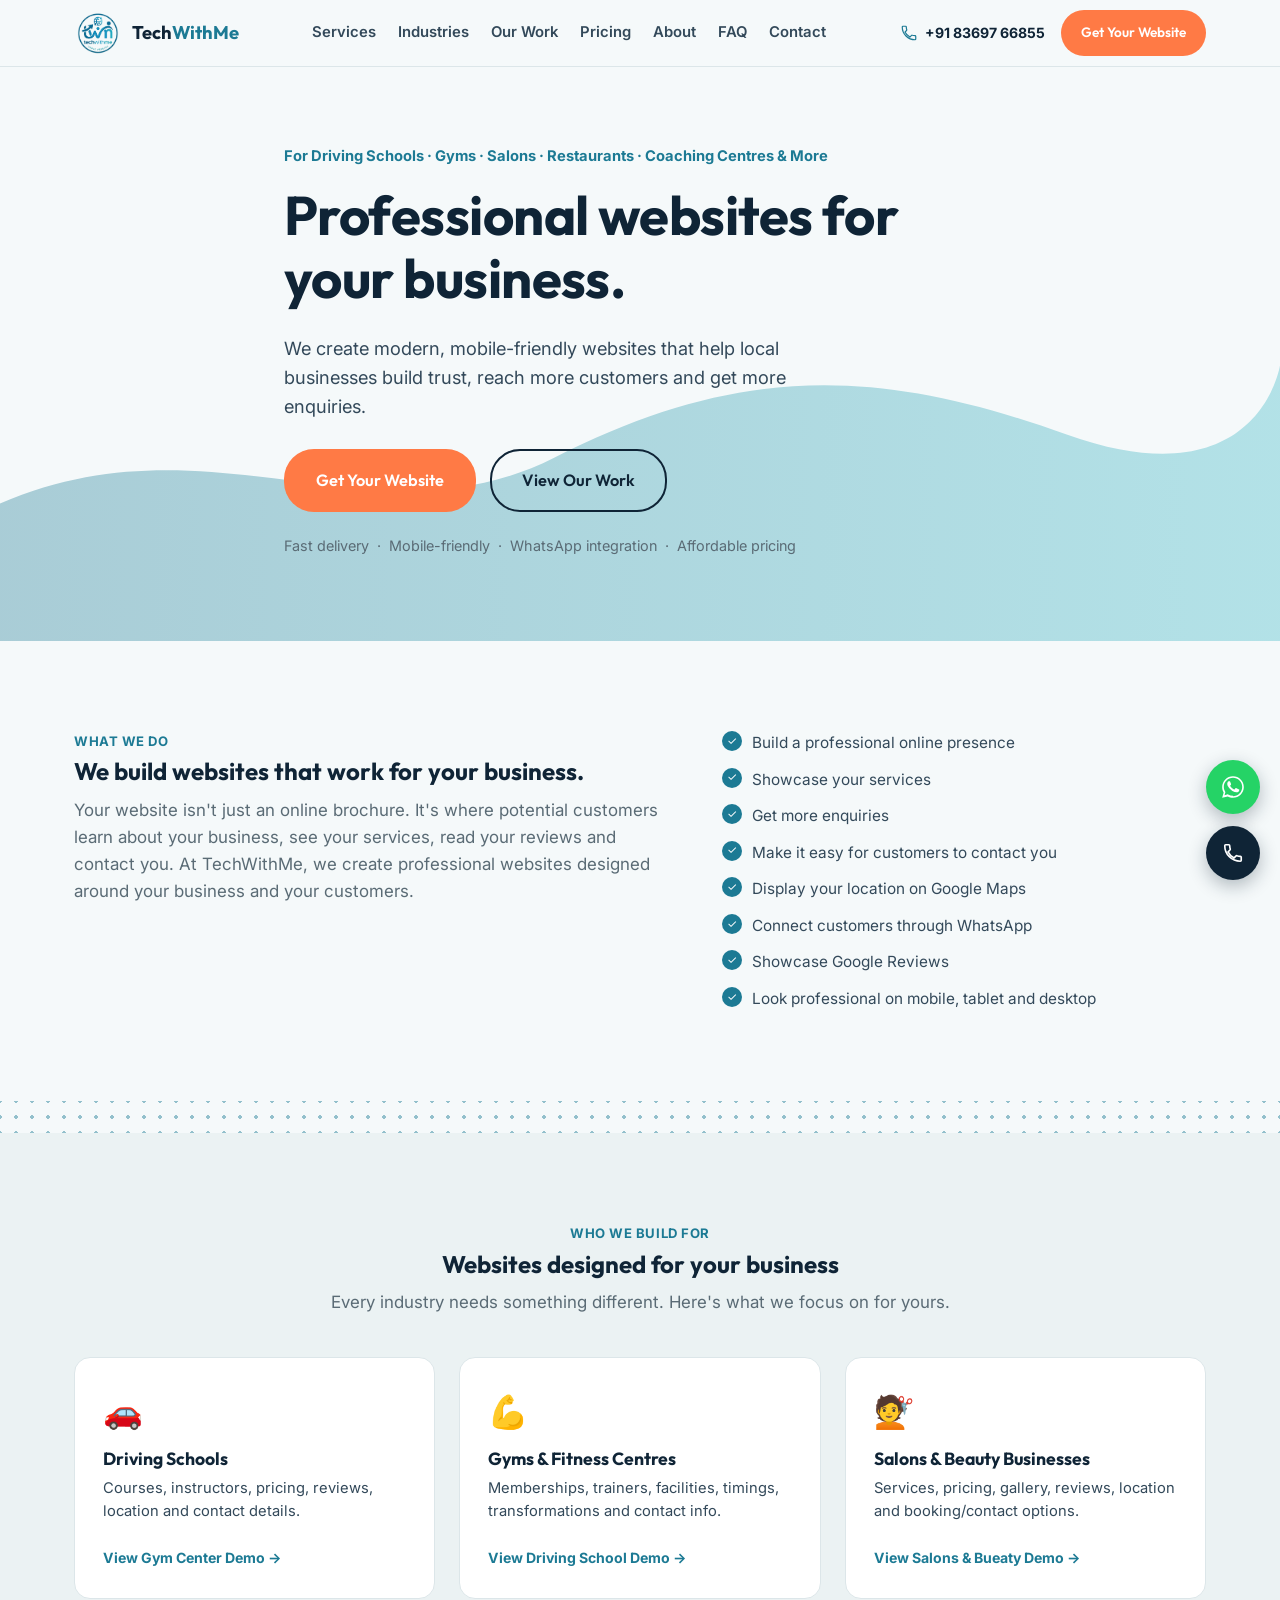
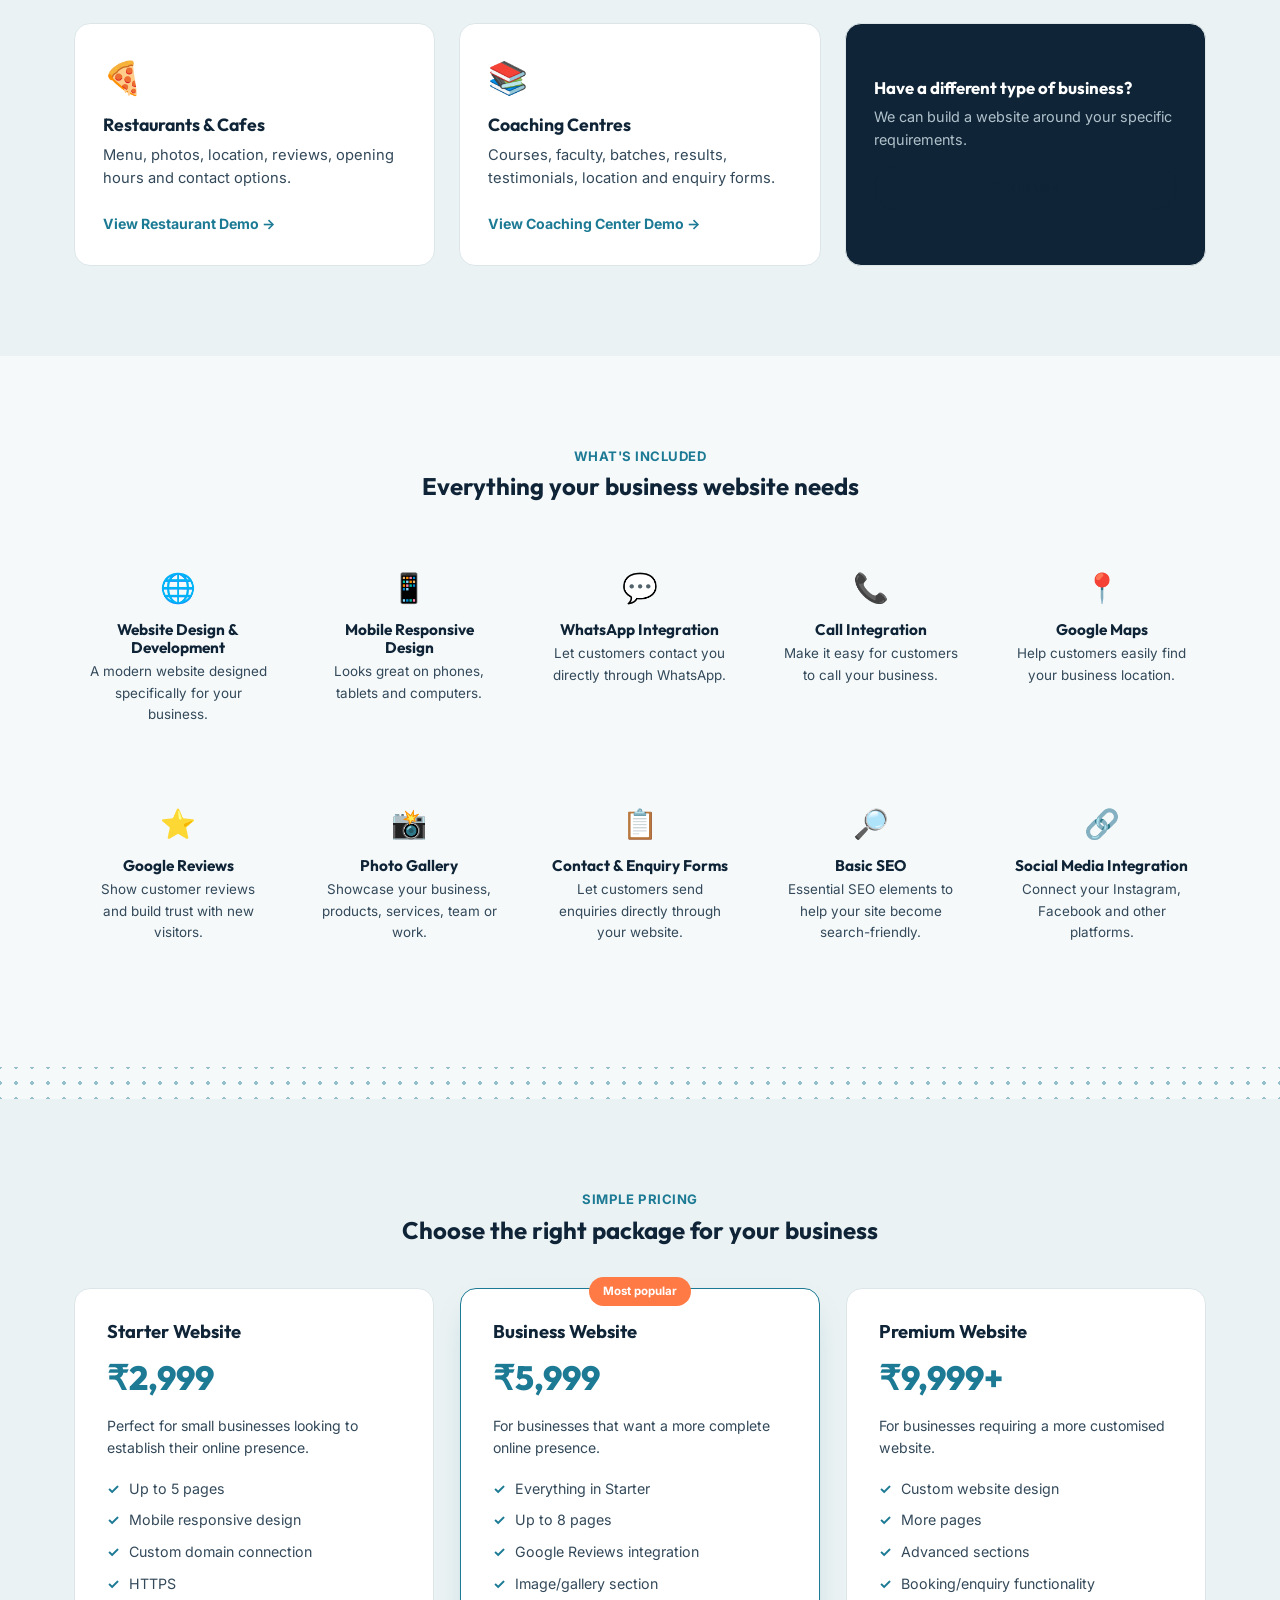
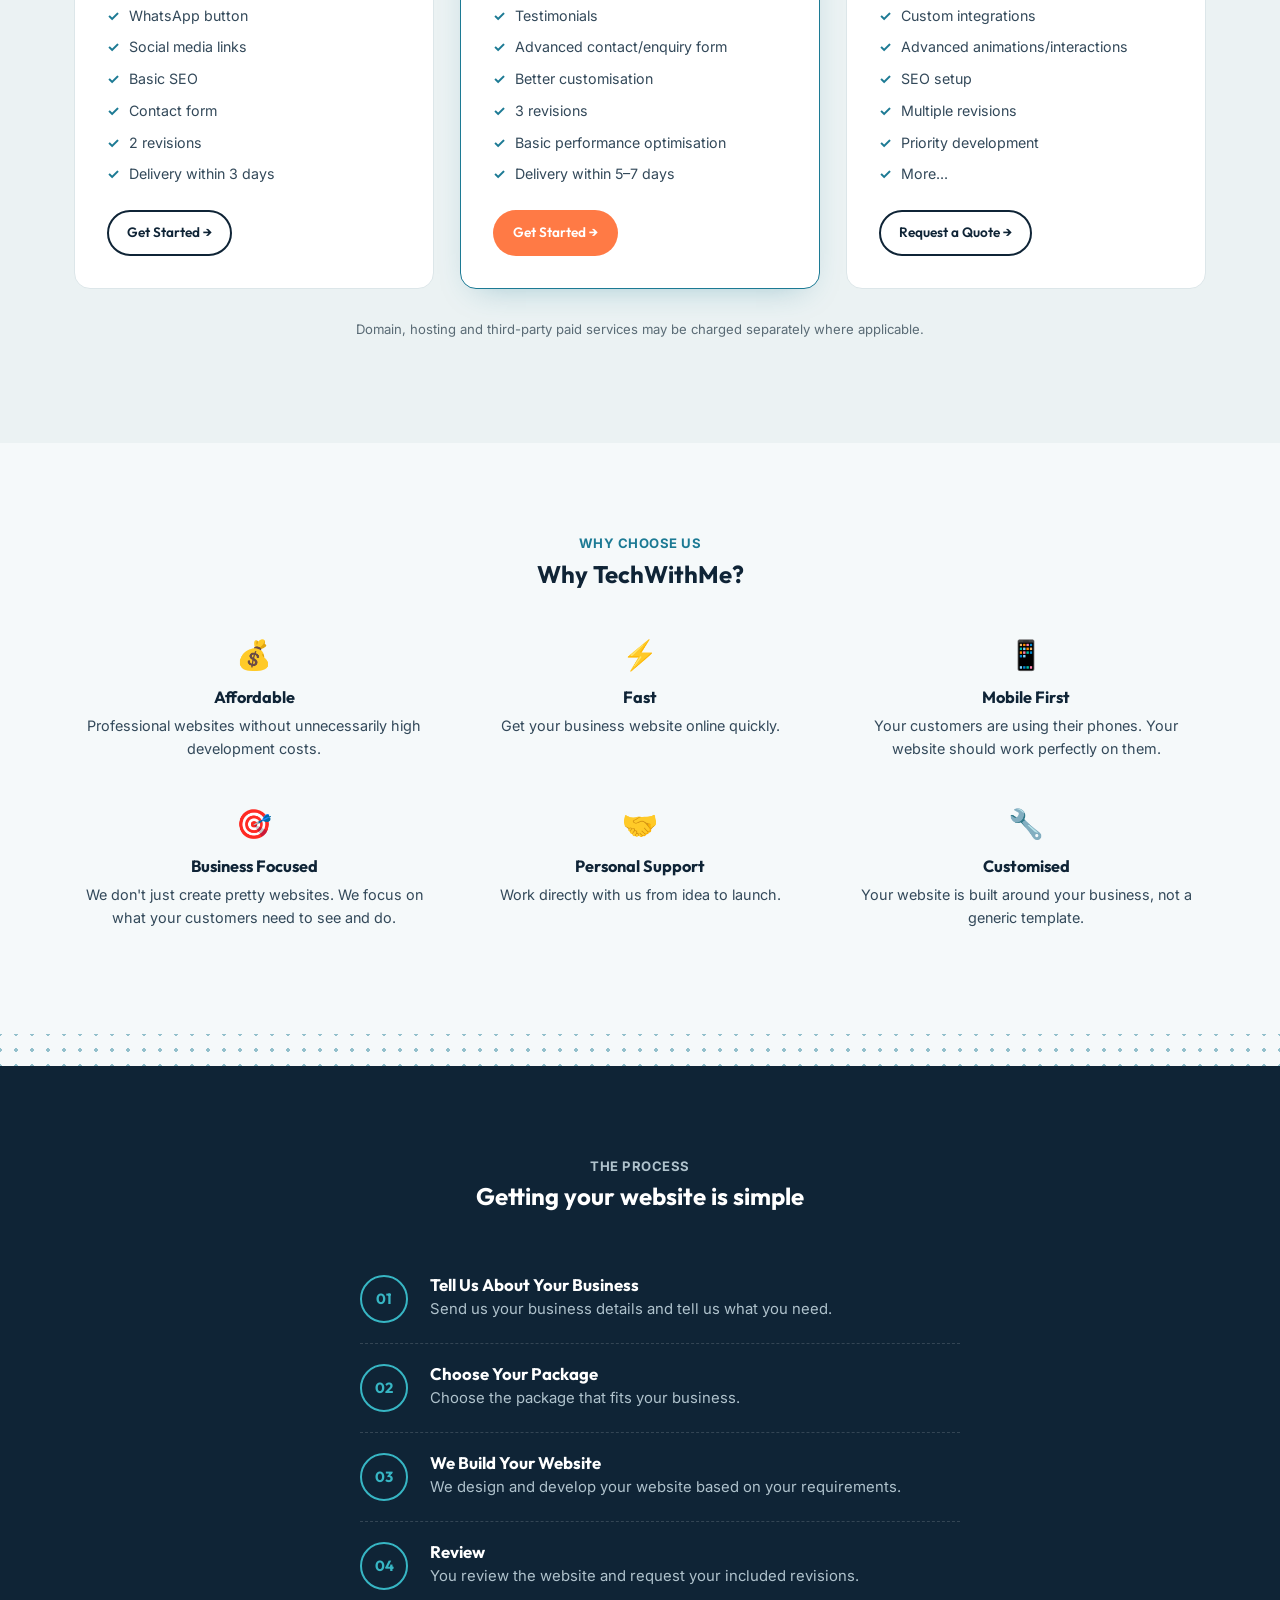
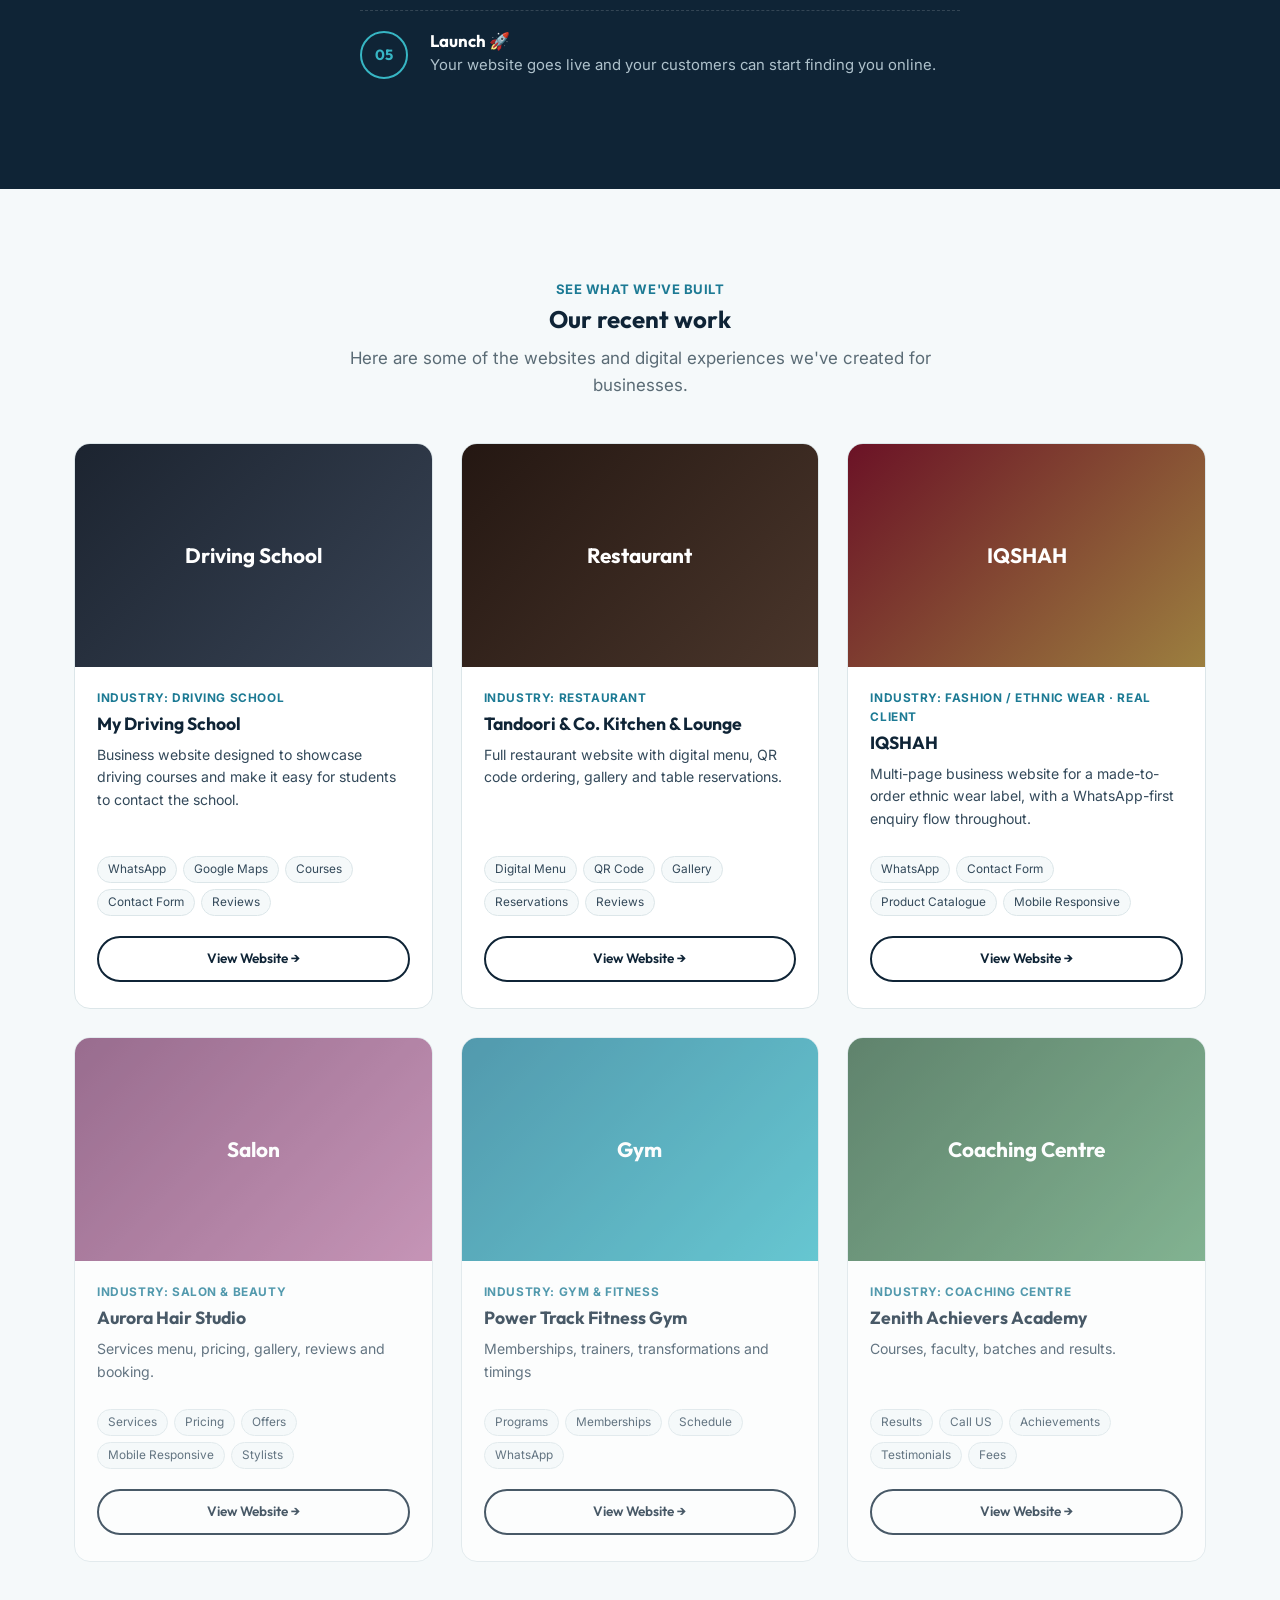
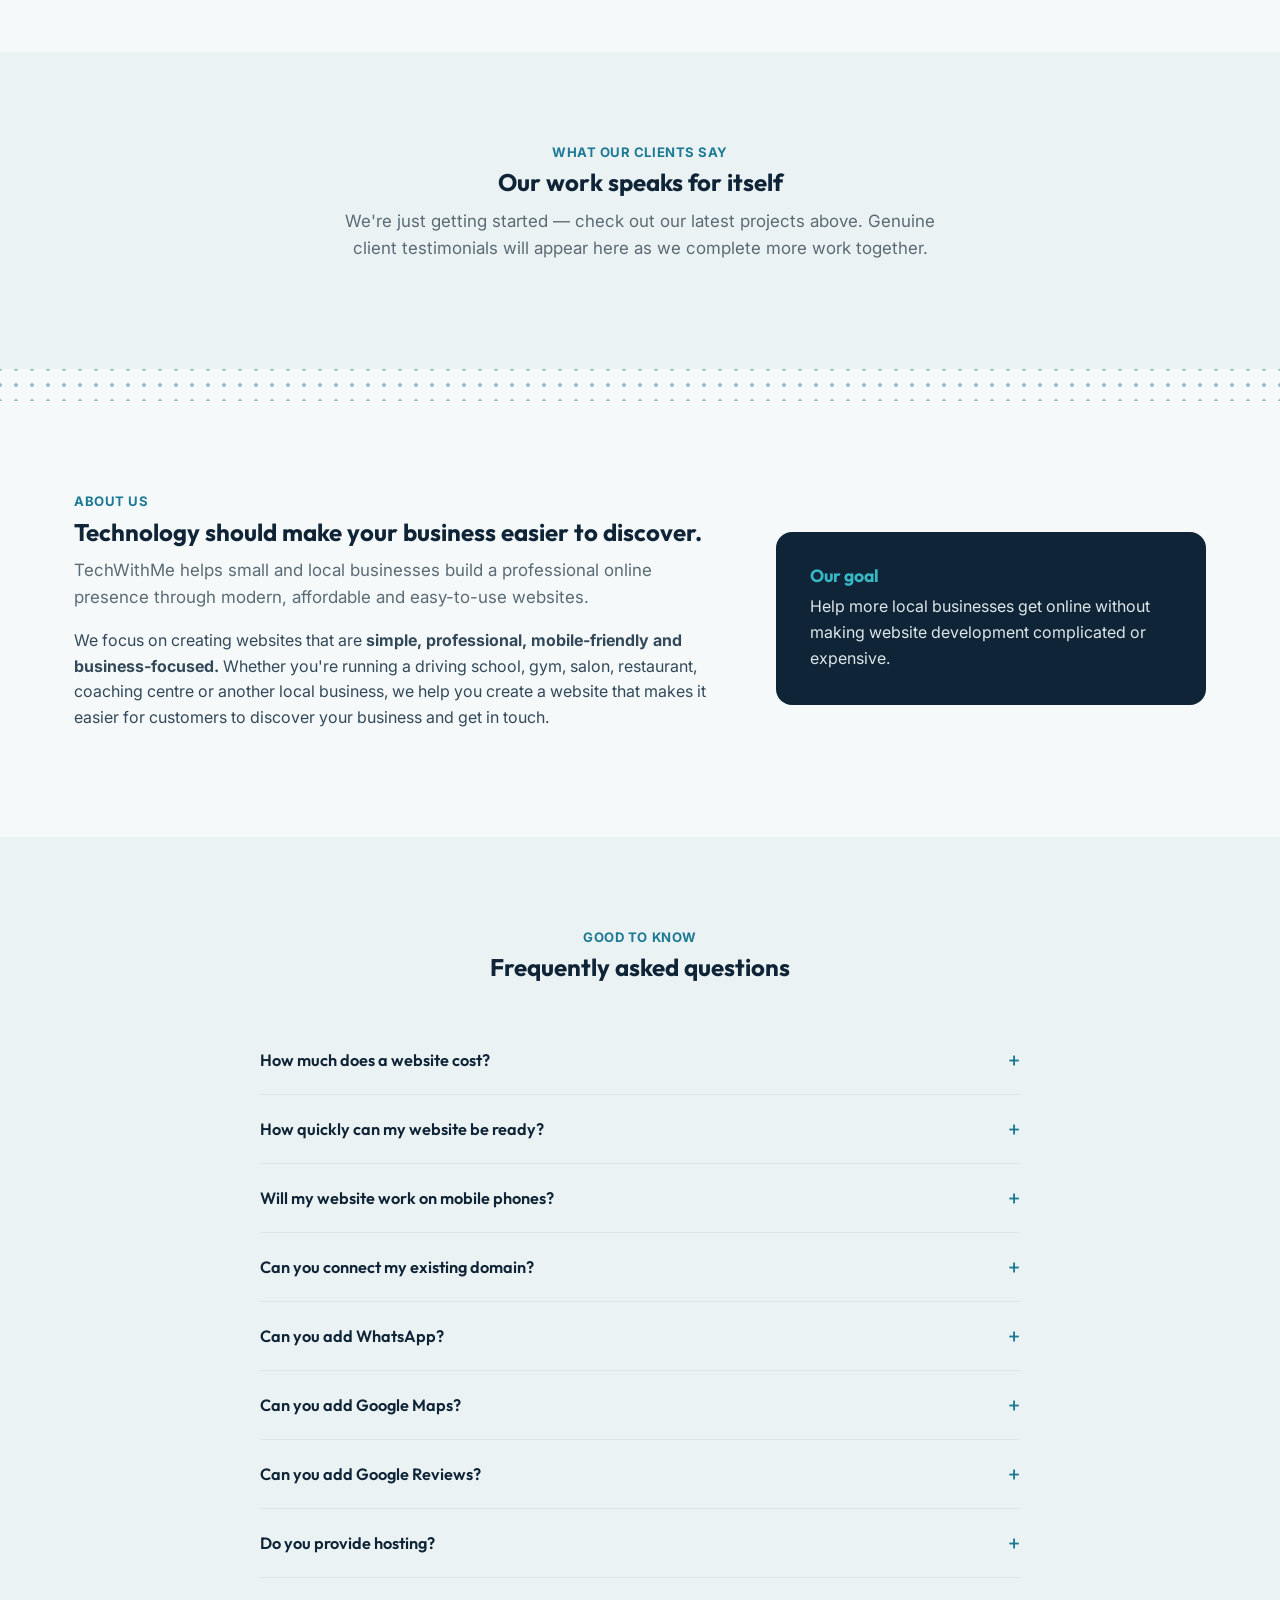
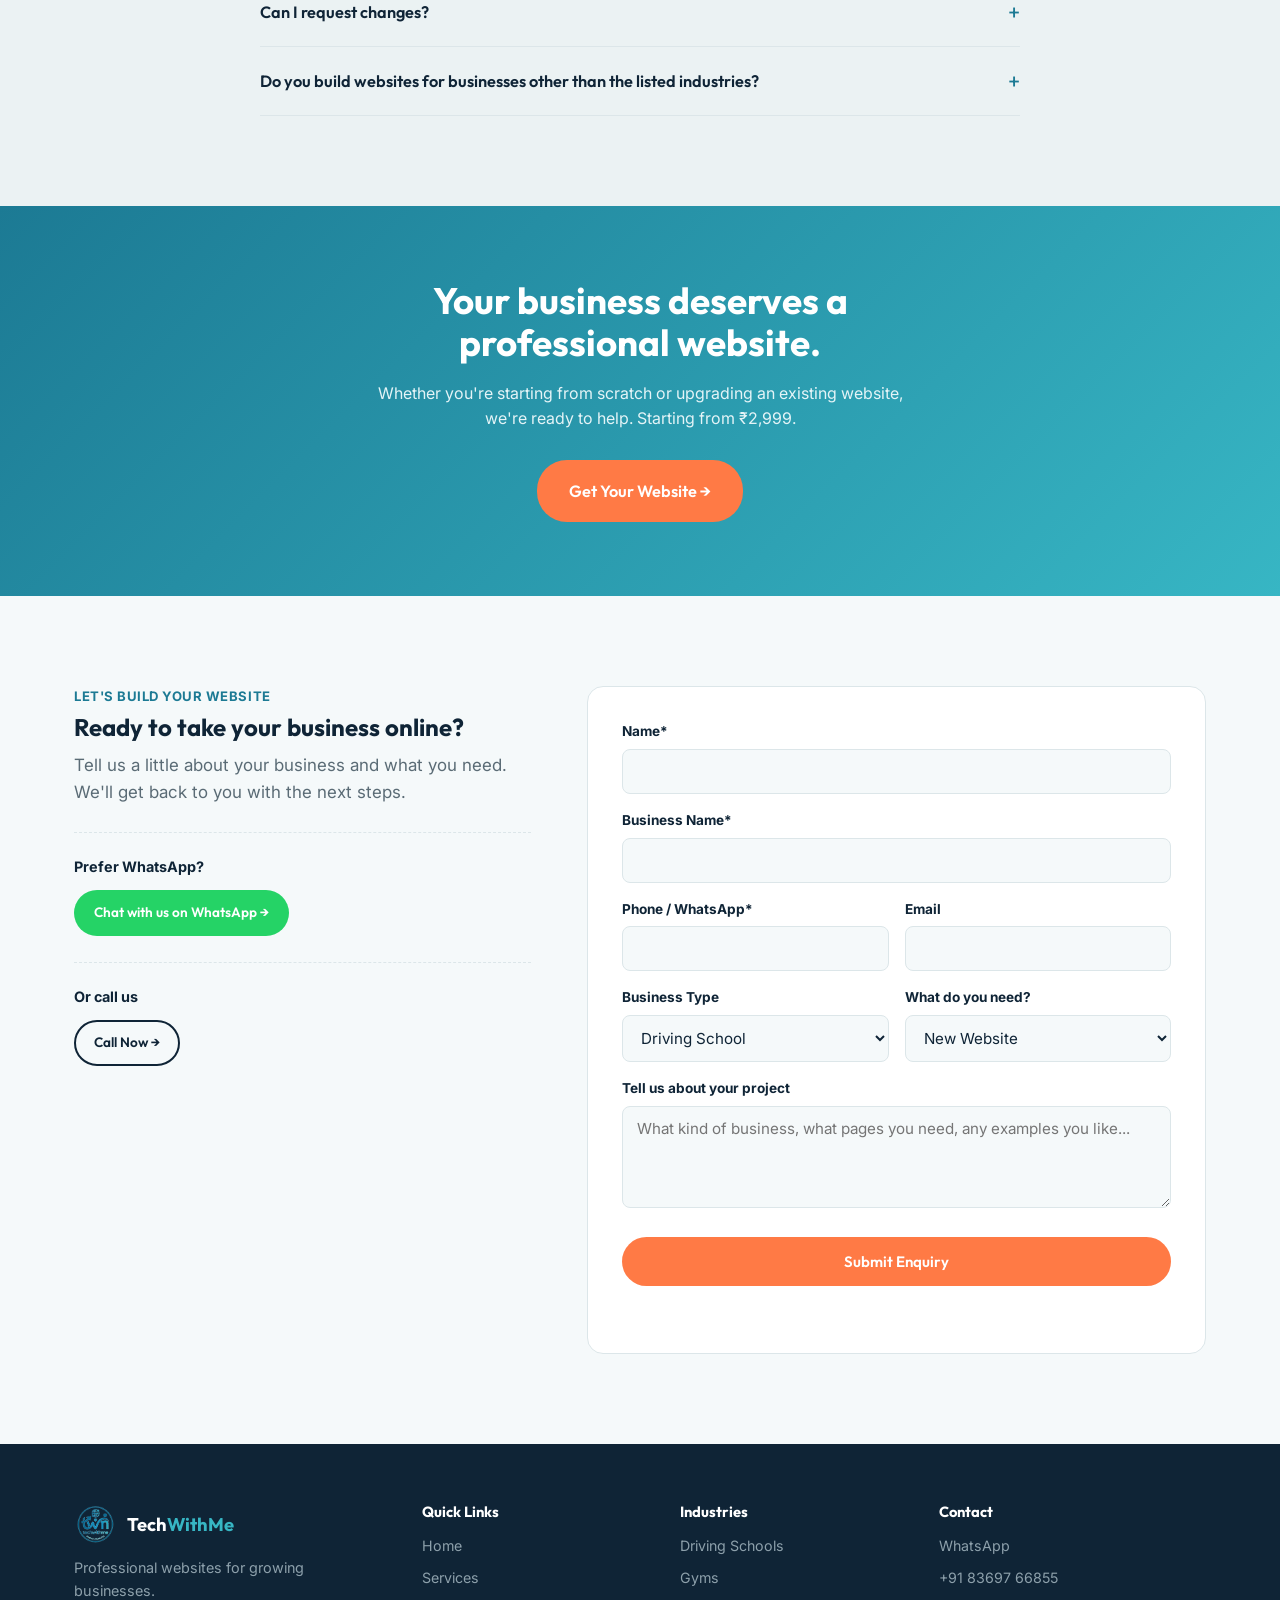
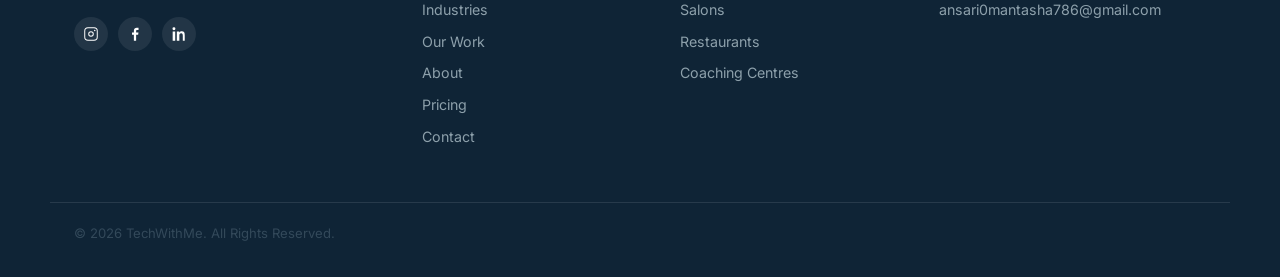
==== commit 75a8f8cc: "doing the minor changes" ====
--- a/index.html
+++ b/index.html
@@ -9,6 +9,7 @@
 <meta property="og:title" content="TechWithMe — Professional Websites for Growing Businesses">
 <meta property="og:description" content="Modern, mobile-friendly websites for local businesses. WhatsApp, Google Maps, reviews and enquiry forms built in. Starting from ₹2,999.">
 <meta property="og:type" content="website">
+<link rel="icon" href="images/logo.png">
 <link rel="preconnect" href="https://fonts.googleapis.com">
 <link rel="preconnect" href="https://fonts.gstatic.com" crossorigin>
 <link href="https://fonts.googleapis.com/css2?family=Outfit:wght@500;600;700;800&family=Inter:wght@400;500;600;700&display=swap" rel="stylesheet">
@@ -331,10 +332,13 @@
         </div>
         <div class="work-body">
           <div class="work-tag">Industry: Salon &amp; Beauty</div>
-          <h3>Salon demo</h3>
-          <p>Services menu, pricing, gallery, reviews and booking — coming soon.</p>
-          <span class="btn btn-outline btn-small btn-disabled">Coming Soon</span>
-        </div>
+          <h3>Aurora Hair Studio</h3>
+          <p>Services menu, pricing, gallery, reviews and booking.</p>
+          <div class="work-features">
+            <span>Services</span><span>Pricing</span><span>Offers</span><span>Mobile Responsive</span><span>Stylists</span>
+          </div>
+          <a href="projects/Salons/index.html" target="_blank" rel="noopener" class="btn btn-outline btn-small">View Website →</a>
+           </div>
       </article>
 
       <article class="work-card work-card-soon">
@@ -343,9 +347,12 @@
         </div>
         <div class="work-body">
           <div class="work-tag">Industry: Gym &amp; Fitness</div>
-          <h3>Gym demo</h3>
-          <p>Memberships, trainers, transformations and timings — coming soon.</p>
-          <span class="btn btn-outline btn-small btn-disabled">Coming Soon</span>
+          <h3>Power Track Fitness Gym</h3>
+          <p>Memberships, trainers, transformations and timings</p>
+         <div class="work-features">
+            <span>Programs</span><span>Memberships</span><span>Schedule</span><span>WhatsApp</span>
+          </div>
+          <a href="projects/Gyms/index.html" target="_blank" rel="noopener" class="btn btn-outline btn-small">View Website →</a>
         </div>
       </article>
 
@@ -355,9 +362,12 @@
         </div>
         <div class="work-body">
           <div class="work-tag">Industry: Coaching Centre</div>
-          <h3>Coaching centre demo</h3>
-          <p>Courses, faculty, batches and results — coming soon.</p>
-          <span class="btn btn-outline btn-small btn-disabled">Coming Soon</span>
+          <h3>Zenith Achievers Academy</h3>
+          <p>Courses, faculty, batches and results.</p>
+          <div class="work-features">
+            <span>Results</span><span>Call US</span><span>Achievements</span><span>Testimonials</span><span>Fees</span>
+          </div>
+          <a href="projects/Coaching/index.html" target="_blank" rel="noopener" class="btn btn-outline btn-small">View Website →</a>
         </div>
       </article>
     </div>
@@ -529,9 +539,9 @@
       </div>
       <p>Professional websites for growing businesses.</p>
       <div class="social-links">
-        <a href="#" aria-label="Instagram"><svg width="18" height="18" viewBox="0 0 24 24" fill="currentColor"><path d="M12 8.3a3.7 3.7 0 1 0 0 7.4 3.7 3.7 0 0 0 0-7.4zm0 6.1a2.4 2.4 0 1 1 0-4.8 2.4 2.4 0 0 1 0 4.8zM16 3H8a5 5 0 0 0-5 5v8a5 5 0 0 0 5 5h8a5 5 0 0 0 5-5V8a5 5 0 0 0-5-5zm3.7 13a3.7 3.7 0 0 1-3.7 3.7H8A3.7 3.7 0 0 1 4.3 16V8A3.7 3.7 0 0 1 8 4.3h8A3.7 3.7 0 0 1 19.7 8v8zM17 6.3a1 1 0 1 0 0 2 1 1 0 0 0 0-2z"/></svg></a>
-        <a href="#" aria-label="Facebook"><svg width="18" height="18" viewBox="0 0 24 24" fill="currentColor"><path d="M13.5 21v-8h2.7l.4-3.1h-3.1V8c0-.9.2-1.5 1.6-1.5h1.6V3.7c-.3 0-1.2-.1-2.3-.1-2.3 0-3.9 1.4-3.9 4v2.3H8v3.1h2.5V21h3z"/></svg></a>
-        <a href="#" aria-label="LinkedIn"><svg width="18" height="18" viewBox="0 0 24 24" fill="currentColor"><path d="M6.94 8.5H3.56V21h3.38V8.5zM5.25 3a1.96 1.96 0 1 0 0 3.92 1.96 1.96 0 0 0 0-3.92zM20.44 21h-3.37v-6.4c0-1.53-.03-3.5-2.13-3.5-2.14 0-2.47 1.67-2.47 3.39V21H9.1V8.5h3.24v1.71h.05c.45-.86 1.56-1.77 3.2-1.77 3.43 0 4.06 2.26 4.06 5.2V21z"/></svg></a>
+        <a href="https://www.instagram.com/" aria-label="Instagram"><svg width="18" height="18" viewBox="0 0 24 24" fill="currentColor"><path d="M12 8.3a3.7 3.7 0 1 0 0 7.4 3.7 3.7 0 0 0 0-7.4zm0 6.1a2.4 2.4 0 1 1 0-4.8 2.4 2.4 0 0 1 0 4.8zM16 3H8a5 5 0 0 0-5 5v8a5 5 0 0 0 5 5h8a5 5 0 0 0 5-5V8a5 5 0 0 0-5-5zm3.7 13a3.7 3.7 0 0 1-3.7 3.7H8A3.7 3.7 0 0 1 4.3 16V8A3.7 3.7 0 0 1 8 4.3h8A3.7 3.7 0 0 1 19.7 8v8zM17 6.3a1 1 0 1 0 0 2 1 1 0 0 0 0-2z"/></svg></a>
+        <a href="https://www.facebook.com/" aria-label="Facebook"><svg width="18" height="18" viewBox="0 0 24 24" fill="currentColor"><path d="M13.5 21v-8h2.7l.4-3.1h-3.1V8c0-.9.2-1.5 1.6-1.5h1.6V3.7c-.3 0-1.2-.1-2.3-.1-2.3 0-3.9 1.4-3.9 4v2.3H8v3.1h2.5V21h3z"/></svg></a>
+        <a href="https://www.linkedin.com/in/mantasha-ansari-0a6522328/" aria-label="LinkedIn"><svg width="18" height="18" viewBox="0 0 24 24" fill="currentColor"><path d="M6.94 8.5H3.56V21h3.38V8.5zM5.25 3a1.96 1.96 0 1 0 0 3.92 1.96 1.96 0 0 0 0-3.92zM20.44 21h-3.37v-6.4c0-1.53-.03-3.5-2.13-3.5-2.14 0-2.47 1.67-2.47 3.39V21H9.1V8.5h3.24v1.71h.05c.45-.86 1.56-1.77 3.2-1.77 3.43 0 4.06 2.26 4.06 5.2V21z"/></svg></a>
       </div>
     </div>
     <div class="footer-col">
